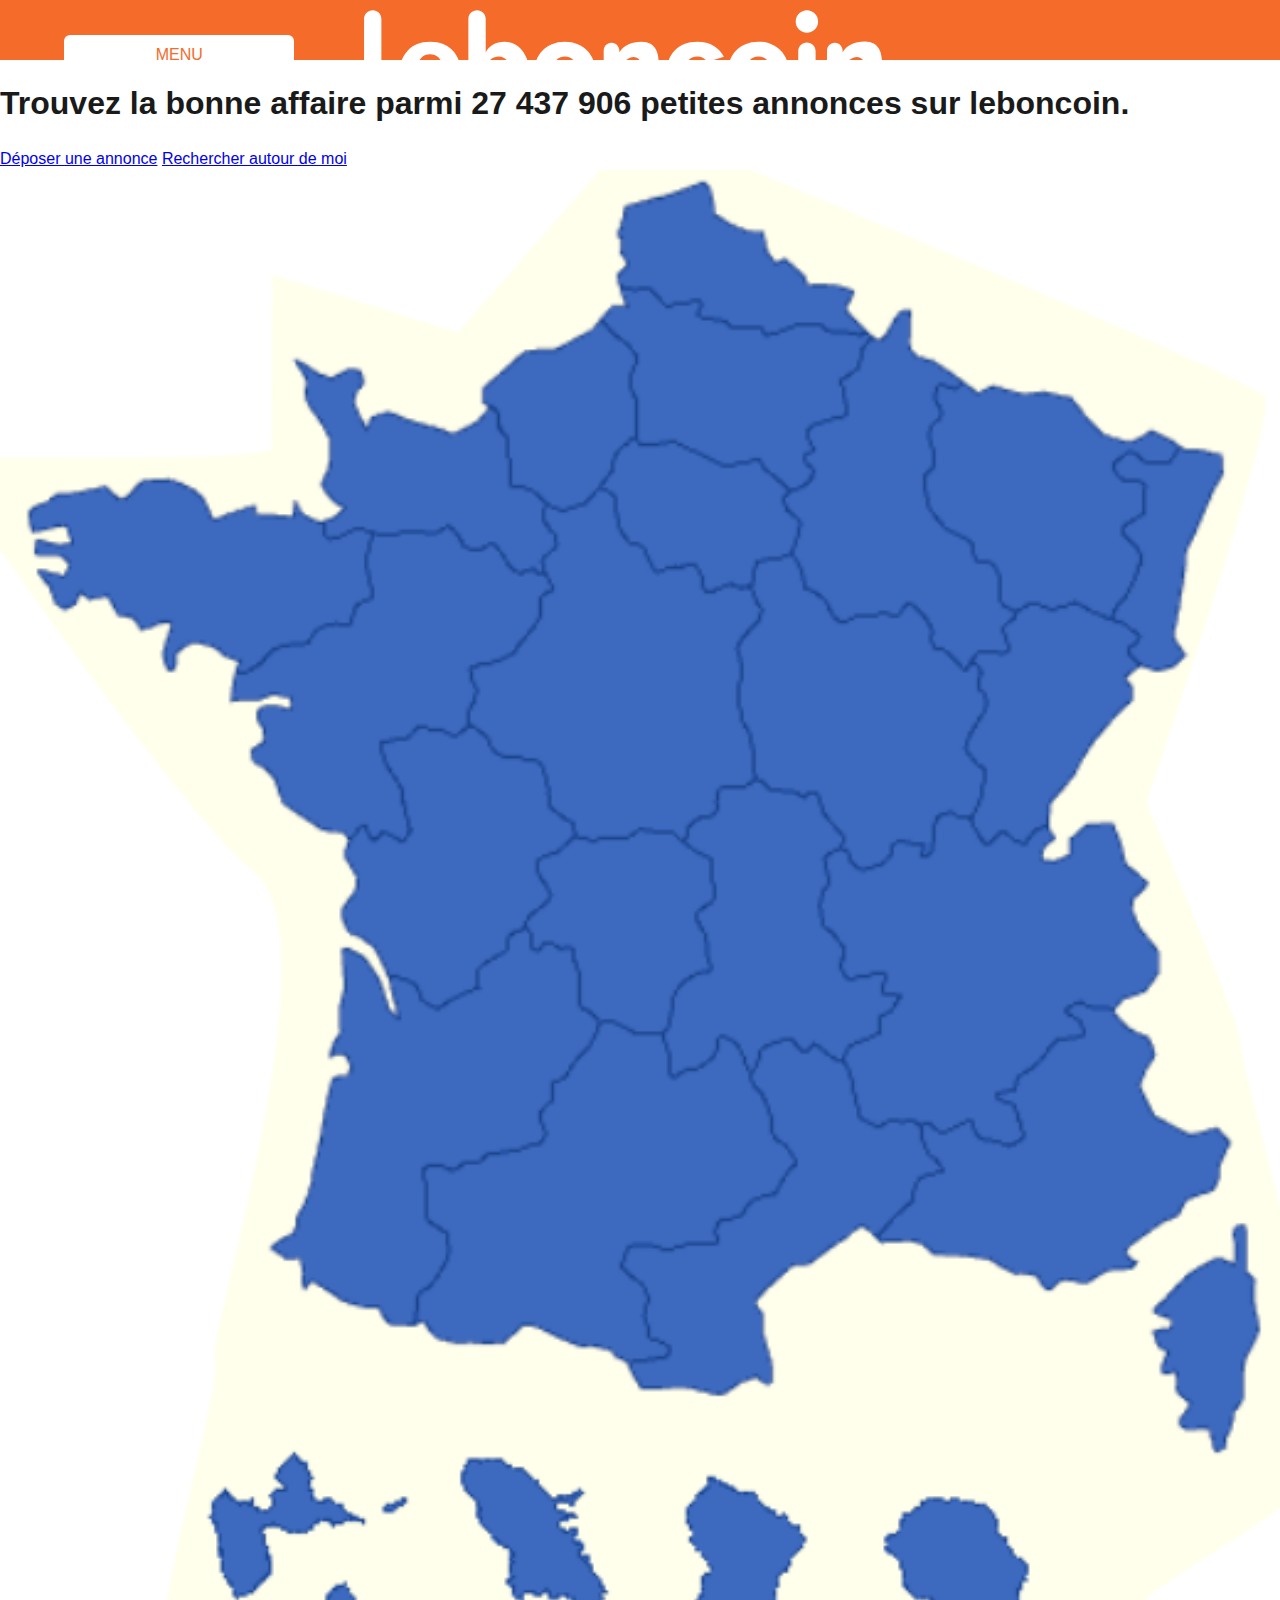
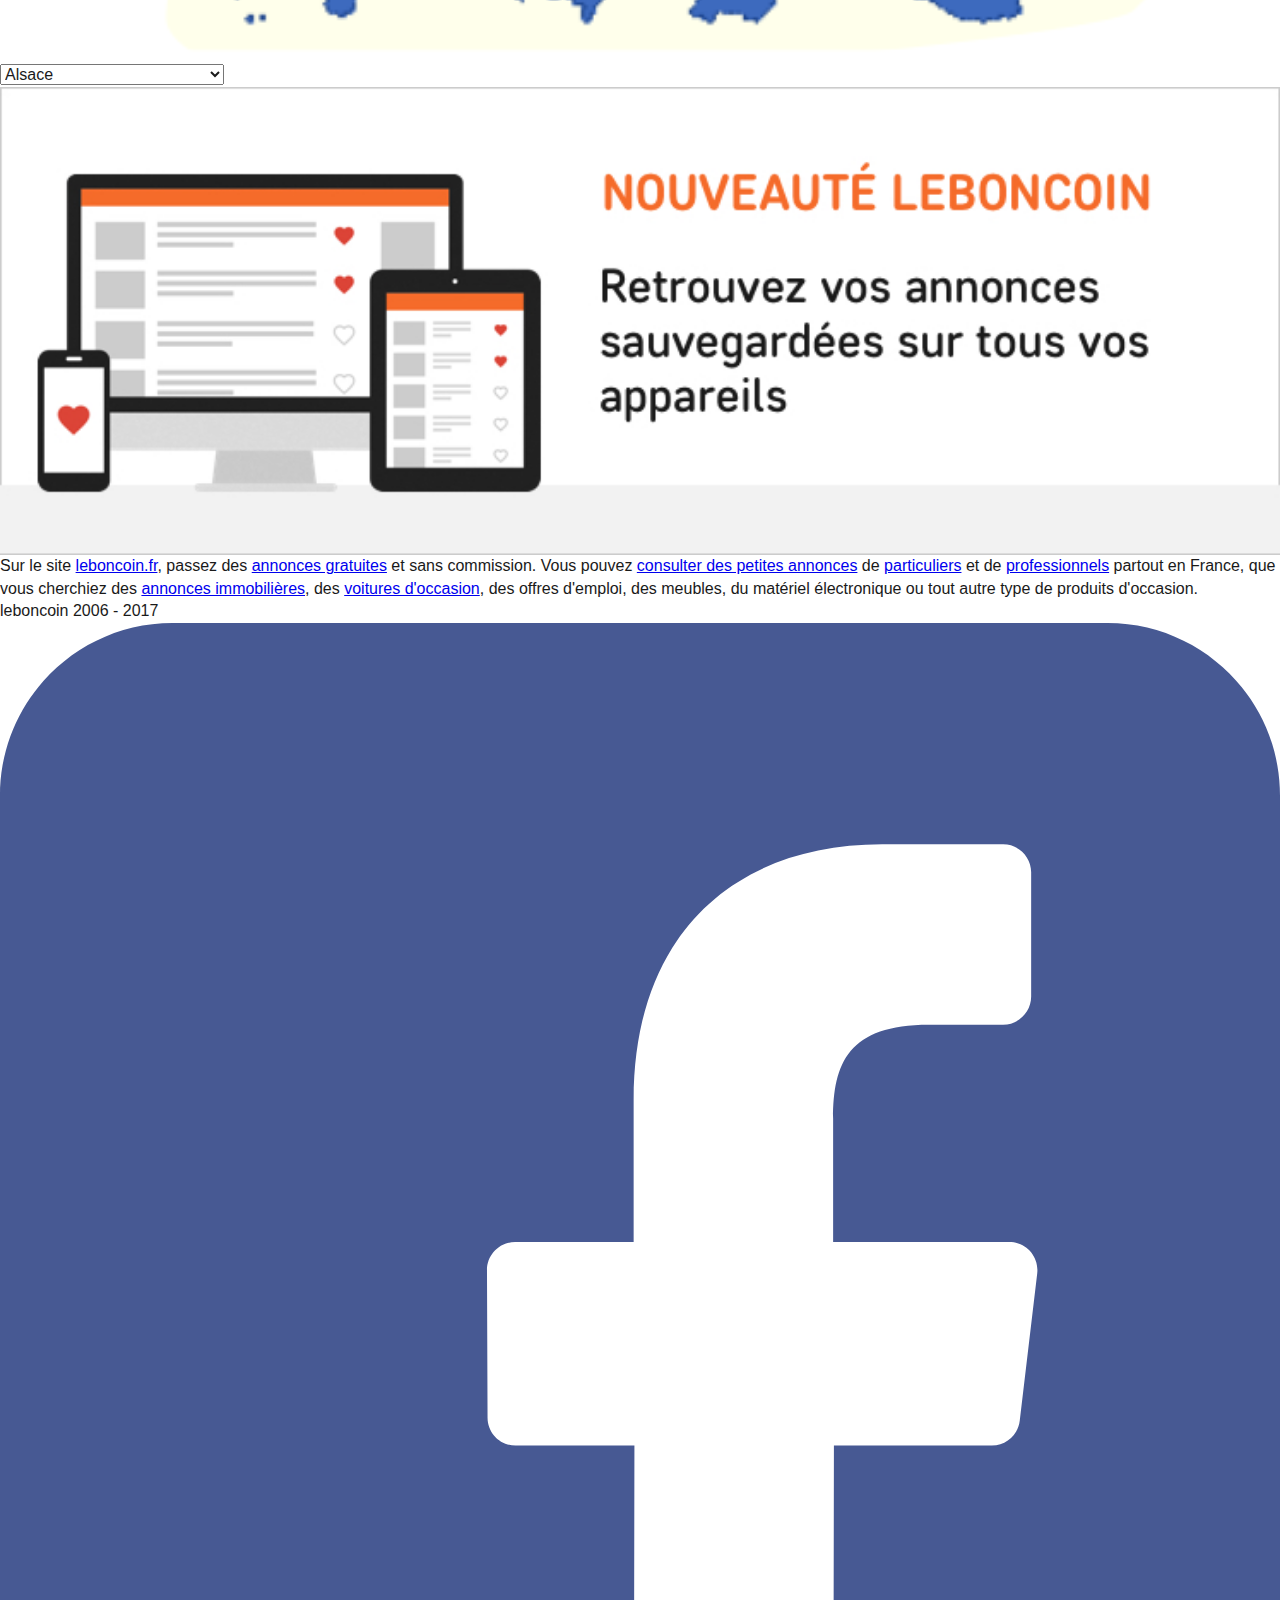
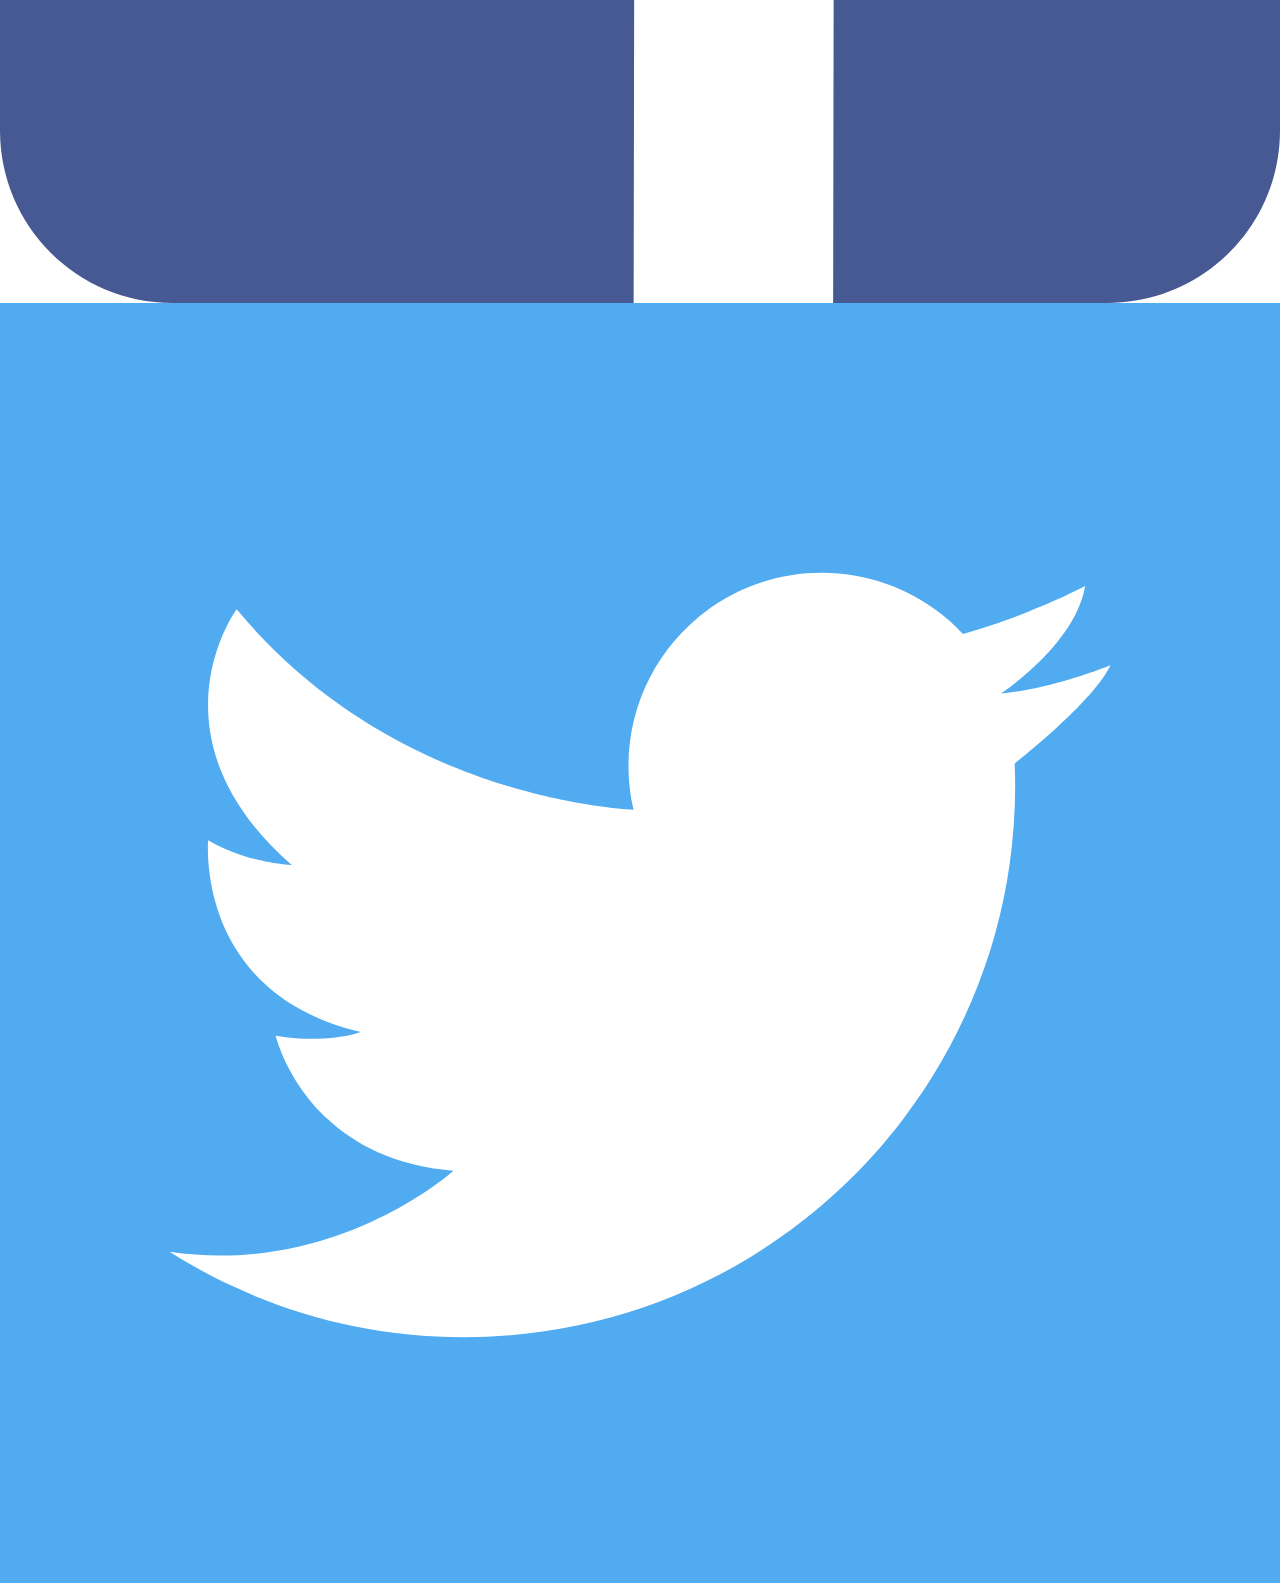
==== index.html @ 19fc4fbd "header styled for page index mobile" ====
<!doctype html>
<html class="no-js" lang="">
    <head>
        <meta charset="utf-8">
        <meta http-equiv="x-ua-compatible" content="ie=edge">
        <title>leboncoin</title>
        <meta name="description" content="">
        <meta name="viewport" content="width=device-width, initial-scale=1">

        <link rel="apple-touch-icon" href="apple-touch-icon.png">
        <!-- Place favicon.ico in the root directory -->
        <link rel="shortcut icon" href="favicon.png">
        <link rel="stylesheet" href="css/normalize.css">
        <link rel="stylesheet" href="css/main.css">
        <script src="js/vendor/modernizr-2.8.3.min.js"></script>
    </head>
    <body>
        <!--[if lt IE 8]>
            <p class="browserupgrade">You are using an <strong>outdated</strong> browser. Please <a href="http://browsehappy.com/">upgrade your browser</a> to improve your experience.</p>
        <![endif]-->

        <!-- Add your site or application content here -->

        <!-- header  -->
        <header>

          <nav>

            <div class="navleft">
              <div class="mobile">
                <p>menu</p>
                <div class="down">
                  <a href="index.html">accueil</a>
                  <a href="annonce.html">déposer une annonce</a>
                  <a href="offres.html">offres</a>
                </div>
              </div>

              <figure>
                  <img src="img/logo.svg" alt="leboncoin image">
              </figure>

              <ul>
                <li><a href="index.html">accueil</a></li>
                <li><a href="annonce.html">déposer une annonce</a></li>
                <li><a href="offres.html">offres</a></li>
                <li><a href="#">demandes</a></li>
                <li><a href="#">mes annonces</a></li>
                <li><a href="#">boutiques</a></li>
              </ul>
            </div>

            <aside>
              <a href="#">Se connecter</a>
            </aside>

          </nav>

        </header>

        <!-- container -->
        <div class="container">

          <section class="sectionleft">
            <h1>Trouvez la bonne affaire parmi <span>27 437 906 petites annonces</span> sur leboncoin.</h1>
            <a href="annonce.html">Déposer une annonce</a>
            <a href="#">Rechercher autour de moi</a>

            <article class="pub">
              <h2>L'actualité leboncoin</h2>
              <figure>
                <img src="img/img2.jpg" alt="pub image">
              </figure>
            </article>
          </section>

          <div class="mapfrance">
            <figure>
              <img src="img/france.png" alt="france image">
            </figure>
          </div>

          <div class="regions">
            <select name="regions">
              <option>Alsace</option>
              <option>Aquitaine</option>
              <option>Auvergne</option>
              <option>Basse-Normandie</option>
              <option>Bourgogne</option>
              <option>Bretagne</option>
              <option>Centre</option>
              <option>Champagne-Ardenne</option>
              <option>Corse</option>
              <option>Franche-Comté</option>
              <option>Haute-Normandie</option>
              <option>Ile-de-France</option>
              <option>Languedoc-Roussillon</option>
              <option>Limousin</option>
              <option>Lorraine</option>
              <option>Midi-Pyrénées</option>
              <option>Nord-Pas-de-Calais</option>
              <option>Pays de la Loire</option>
              <option>Picardie</option>
              <option>Poitou-Charentes</option>
              <option>Provence-Alpes-Côte d'Azur</option>
              <option>Rhône-Alpes</option>
              <option>Guadeloupe</option>
              <option>Martinique</option>
              <option>Guyane</option>
              <option>Réunion</option>
            </select>

            <figure>
              <img src="img/tes.jpg" alt="pub mobile img">
            </figure>

          </div>

          <ul>
            <li><a href="#">Alsace</a></li>
            <li><a href="#">Aquitaine</a></li>
            <li><a href="#">Auvergne</a></li>
            <li><a href="#">Basse-Normandie</a></li>
            <li><a href="#">Bourgogne</a></li>
            <li><a href="#">Bretagne</a></li>
            <li><a href="#">Centre</a></li>
            <li><a href="#">Champagne-Ardenne</a></li>
            <li><a href="#">Corse</a></li>
            <li><a href="#">Franche-Comté</a></li>
            <li><a href="#">Haute-Normandie</a></li>
            <li><a href="#">Ile-de-France</a></li>
            <li><a href="#">Languedoc-Roussillon</a></li>
            <li><a href="#">Limousin</a></li>
            <li><a href="#">Lorraine</a></li>
            <li><a href="#">Midi-Pyrénées</a></li>
            <li><a href="#">Nord-Pas-de-Calais</a></li>
            <li><a href="#">Pays de la Loire</a></li>
            <li><a href="#">Picardie</a></li>
            <li><a href="#">Poitou-Charentes</a></li>
            <li><a href="#">Provence-Alpes-Côte d'Azur</a></li>
            <li><a href="#">Rhône-Alpes</a></li>
            <li><a href="#">Guadeloupe</a></li>
            <li><a href="#">Martinique</a></li>
            <li><a href="#">Guyane</a></li>
            <li><a href="#">Réunion</a></li>
          </ul>

          <div class="parag">
            <p>Sur le site <a href="index.html">leboncoin.fr</a>, passez des <a href="annonce.html">annonces gratuites</a> et sans commission. Vous pouvez <a href="#">consulter des petites annonces</a> de <a href="#">particuliers</a> et de <a href="#">professionnels</a> partout en France, que vous cherchiez des <a href="#">annonces immobilières</a>, des <a href="#">voitures d'occasion</a>, des offres d'emploi, des meubles, du matériel électronique ou tout autre type de produits d'occasion.</p>
          </div>

        </div>

        <footer>

          <section class="end1">

            <ul>
              <!-- list emploi -->
              <li class="title"><h3>emploi</h3></li>
              <li>Offres d'emploi</li>

              <!-- list vehicules -->
              <li class="title"><h3>vehicules</h3></li>
              <li>Voitures</li>
              <li>Motos</li>
              <li>Caravaning</li>
              <li>Utilitaires</li>
              <li>Equipement Auto</li>
              <li>Equipement Moto</li>
              <li>Equipement Caravaning</li>
              <li>Nautisme</li>
              <li>Equipement Nautisme</li>

              <!-- list immobilier  -->
              <li class="title"><h3>immobilier</h3></li>
              <li>Ventes immobilières</li>
              <li>Locations</li>
              <li>Colocations</li>
              <li>Bureaux & Commerces</li>
            </ul>

            <ul>
              <!-- list vacances -->
              <li class="title"><h3>vacances</h3></li>
              <li>Locations & Gîtes</li>
              <li>Chambres d'hôtes</li>
              <li>Campings</li>
              <li>Hôtels</li>
              <li>Hébergements insolites</li>

              <!-- list maison -->
              <li class="title"><h3>maison</h3></li>
              <li>Ameublement</li>
              <li>Electroménager</li>
              <li>Arts de la table</li>
              <li>Décoration</li>
              <li>Linge de maison</li>
              <li>Bricolage</li>
              <li>Jardinage</li>
              <li>Vêtements</li>
              <li>Chaussures</li>
              <li>Accessoires & Bagagerie</li>
              <li>Montres & Bijoux</li>
              <li>Equipement bébé</li>
              <li>Vêtements bébé</li>
            </ul>

            <ul>
              <!-- list multimedia -->
              <li class="title"><h3>multimedia</h3></li>
              <li>Informatique</li>
              <li>Consoles & Jeux vidéo</li>
              <li>Image & Son</li>
              <li>Téléphone</li>

              <!-- list loisirs -->
              <li class="title"><h3>loisirs</h3></li>
              <li>DVD / Films</li>
              <li>CD / Musique</li>
              <li>Livres</li>
              <li>Animaux</li>
              <li>Vélos</li>
              <li>Sports & Hobbies</li>
              <li>Instruments de musique</li>
              <li>Collection</li>
              <li>Jeux & Jouets</li>
              <li>Vins & Gastronomie</li>
            </ul>

            <ul>
              <!-- materiel professionnel -->
              <li class="title"><h3>materiel professionnel</h3></li>
              <li>Matériel Agricole</li>
              <li>Transport - Manutention</li>
              <li>BTP - Chantier Gros-oeuvre</li>
              <li>Outillage - Matériaux 2nd-oeuvre</li>
              <li>Équipements Industriels</li>
              <li>Restauration - Hôtellerie</li>
              <li>Fournitures de Bureau</li>
              <li>Commerces & Marchés</li>
              <li>Matériel Médical </li>

              <!-- list services -->
              <li class="title"><h3>services</h3></li>
              <li>Prestations de services</li>
              <li>Billetterie</li>
              <li>Evénements</li>
              <li>Cours particuliers</li>
              <li>Covoiturage</li>

              <!-- list autres -->
              <li class="title"><h3>autres</h3></li>
              <li>autres</li>
            </ul>

          </section>

          <section class="end2">

            <ul>
              <!-- list a propos -->
              <li class="title"><h3>À propos du boncoin</h3></li>
              <li>Qui sommes-nous ?</li>
              <li>Nous rejoindre</li>
              <li>Impact environnemental</li>
              <li>Nos applications</li>

              <!-- list nos application -->
              <li class="title">nos applications</li>
              <li><img src="img/app.png" alt="apple image"><img src="img/google.png" alt="android img"></li>
            </ul>

            <ul>
              <!-- list informations -->
              <li class="title"><h3>Informations légales</h3></li>
              <li>Conditions générales d'utilisation</li>
              <li>Règles de diffusion</li>
              <li>Conditions Générales de Vente</li>
              <li>Vie privée et cookies</li>
              <li>Vos droits et obligations</li>
            </ul>

            <ul>
              <!-- list professionnels -->
              <li class="title"><h3>Professionnels</h3></li>
              <li>Publicité</li>
              <li>Professionnels de l'immobilier</li>
              <li>Vos recrutements</li>
              <li>Toutes nos solutions pros</li>
            </ul>

            <ul>
              <!-- list des questions -->
              <li class="title"><h3>des questions ?</h3></li>
              <li>Aide</li>
              <li>Nous contacter</li>

              <!-- list pays -->
              <li class="title">Vous êtes à l'étranger ?</li>
              <li><select name="pays">
                    <option value="france">France</option>
                    <option value="espagne">Espagne</option>
                    <option value="portugal">Portugal</option>
                  </select>
              </li>
            </ul>

            <p class="partenaires">Partenaires : <a href="#">Younited Credit</a> - <a href="#">Kudoz</a> - <a href="#">Agriaffaires</a> - <a href="#">MachineryZone</a> - <a href="#">leDénicheur</a> - <a href="#">Swipsi</a></p>

            <div class="last">
              <p>leboncoin 2006 - 2017</p>

              <div class="lastlast">
                <p>Retrouvez-nous sur :</p>
                <img src="img/facebook.svg" alt="facebook logo">
                <img src="img/twitter.svg" alt="twitter logo">
              </div>
            </div>

          </section>



        </footer>


        <script src="https://code.jquery.com/jquery-1.12.0.min.js"></script>
        <script>window.jQuery || document.write('<script src="js/vendor/jquery-1.12.0.min.js"><\/script>')</script>
        <script src="js/plugins.js"></script>
        <script src="js/main.js"></script>

        <!-- Google Analytics: change UA-XXXXX-X to be your site's ID. -->
        <script>
            (function(b,o,i,l,e,r){b.GoogleAnalyticsObject=l;b[l]||(b[l]=
            function(){(b[l].q=b[l].q||[]).push(arguments)});b[l].l=+new Date;
            e=o.createElement(i);r=o.getElementsByTagName(i)[0];
            e.src='https://www.google-analytics.com/analytics.js';
            r.parentNode.insertBefore(e,r)}(window,document,'script','ga'));
            ga('create','UA-XXXXX-X','auto');ga('send','pageview');
        </script>
    </body>
</html>
---- css/main.css ----
/*! HTML5 Boilerplate v5.3.0 | MIT License | https://html5boilerplate.com/ */

/*
 * What follows is the result of much research on cross-browser styling.
 * Credit left inline and big thanks to Nicolas Gallagher, Jonathan Neal,
 * Kroc Camen, and the H5BP dev community and team.
 */

/* ==========================================================================
   Base styles: opinionated defaults
   ========================================================================== */

html {
    color: #222;
    font-size: 1em;
    line-height: 1.4;
}

/*
 * Remove text-shadow in selection highlight:
 * https://twitter.com/miketaylr/status/12228805301
 *
 * These selection rule sets have to be separate.
 * Customize the background color to match your design.
 */

::-moz-selection {
    background: #b3d4fc;
    text-shadow: none;
}

::selection {
    background: #b3d4fc;
    text-shadow: none;
}

/*
 * A better looking default horizontal rule
 */

hr {
    display: block;
    height: 1px;
    border: 0;
    border-top: 1px solid #ccc;
    margin: 1em 0;
    padding: 0;
}

/*
 * Remove the gap between audio, canvas, iframes,
 * images, videos and the bottom of their containers:
 * https://github.com/h5bp/html5-boilerplate/issues/440
 */

audio,
canvas,
iframe,
img,
svg,
video {
    vertical-align: middle;
}

/*
 * Remove default fieldset styles.
 */

fieldset {
    border: 0;
    margin: 0;
    padding: 0;
}

/*
 * Allow only vertical resizing of textareas.
 */

textarea {
    resize: vertical;
}

/* ==========================================================================
   Browser Upgrade Prompt
   ========================================================================== */

.browserupgrade {
    margin: 0.2em 0;
    background: #ccc;
    color: #000;
    padding: 0.2em 0;
}

/* ==========================================================================
   Author's custom styles
   ========================================================================== */

    /*#f56b2a*/
    /*#3873bd*/
    /*#666 bar bk*/
    /*#f2f2f2 footer1 bk*/
    /*#474747 footer2 bk*/
    /*font open sans*/
    /*#1a1a1a font color*/
    /*#fafafa color text with bk color*/

    /*GLOBAL*/

    body{
      color: #1a1a1a;
      width: 100%;
      font-family: 'open sans', sans-serif;
    }

    *{
      margin: 0;
    }

    /*COMMUN RULES*/

    .navleft ul, nav aside, .down,
    .pub, .container ul, .end1, .end2 ul,
    .partenaires, .lastlast p{
      display: none;
    }

    .navleft{
      display: flex;
    }

    figure, img{
      width: 100%;
      margin: 0;
    }

    /*header*/

    header{
      background: #f56b2a;
      height: 60px;
    }

    header figure{
      width: 45%;
    }

    .navleft{
      width: 90%;
      margin: auto;
      padding: 10px;
      align-items: center;
    }

    .mobile{
      width: 20%;
      background: white;
      border-radius: 6px;
      margin-right: 6%;
    }

    .mobile p{
      text-align: center;
      text-transform: uppercase;
      color: #f56b2a;
      padding: 9px 6px;
    }

    .mobile:hover .down{
      display: flex;
      flex-direction: column;
    }

    .down{
      position: absolute;
    }








/* ==========================================================================
   Helper classes
   ========================================================================== */

/*
 * Hide visually and from screen readers
 */

.hidden {
    display: none !important;
}

/*
 * Hide only visually, but have it available for screen readers:
 * http://snook.ca/archives/html_and_css/hiding-content-for-accessibility
 */

.visuallyhidden {
    border: 0;
    clip: rect(0 0 0 0);
    height: 1px;
    margin: -1px;
    overflow: hidden;
    padding: 0;
    position: absolute;
    width: 1px;
}

/*
 * Extends the .visuallyhidden class to allow the element
 * to be focusable when navigated to via the keyboard:
 * https://www.drupal.org/node/897638
 */

.visuallyhidden.focusable:active,
.visuallyhidden.focusable:focus {
    clip: auto;
    height: auto;
    margin: 0;
    overflow: visible;
    position: static;
    width: auto;
}

/*
 * Hide visually and from screen readers, but maintain layout
 */

.invisible {
    visibility: hidden;
}

/*
 * Clearfix: contain floats
 *
 * For modern browsers
 * 1. The space content is one way to avoid an Opera bug when the
 *    `contenteditable` attribute is included anywhere else in the document.
 *    Otherwise it causes space to appear at the top and bottom of elements
 *    that receive the `clearfix` class.
 * 2. The use of `table` rather than `block` is only necessary if using
 *    `:before` to contain the top-margins of child elements.
 */

.clearfix:before,
.clearfix:after {
    content: " "; /* 1 */
    display: table; /* 2 */
}

.clearfix:after {
    clear: both;
}

/* ==========================================================================
   EXAMPLE Media Queries for Responsive Design.
   These examples override the primary ('mobile first') styles.
   Modify as content requires.
   ========================================================================== */

@media only screen and (min-width: 35em) {
    /* Style adjustments for viewports that meet the condition */
}

@media print,
       (-webkit-min-device-pixel-ratio: 1.25),
       (min-resolution: 1.25dppx),
       (min-resolution: 120dpi) {
    /* Style adjustments for high resolution devices */
}

/* ==========================================================================
   Print styles.
   Inlined to avoid the additional HTTP request:
   http://www.phpied.com/delay-loading-your-print-css/
   ========================================================================== */

@media print {
    *,
    *:before,
    *:after,
    *:first-letter,
    *:first-line {
        background: transparent !important;
        color: #000 !important; /* Black prints faster:
                                   http://www.sanbeiji.com/archives/953 */
        box-shadow: none !important;
        text-shadow: none !important;
    }

    a,
    a:visited {
        text-decoration: underline;
    }

    a[href]:after {
        content: " (" attr(href) ")";
    }

    abbr[title]:after {
        content: " (" attr(title) ")";
    }

    /*
     * Don't show links that are fragment identifiers,
     * or use the `javascript:` pseudo protocol
     */

    a[href^="#"]:after,
    a[href^="javascript:"]:after {
        content: "";
    }

    pre,
    blockquote {
        border: 1px solid #999;
        page-break-inside: avoid;
    }

    /*
     * Printing Tables:
     * http://css-discuss.incutio.com/wiki/Printing_Tables
     */

    thead {
        display: table-header-group;
    }

    tr,
    img {
        page-break-inside: avoid;
    }

    img {
        max-width: 100% !important;
    }

    p,
    h2,
    h3 {
        orphans: 3;
        widows: 3;
    }

    h2,
    h3 {
        page-break-after: avoid;
    }
}
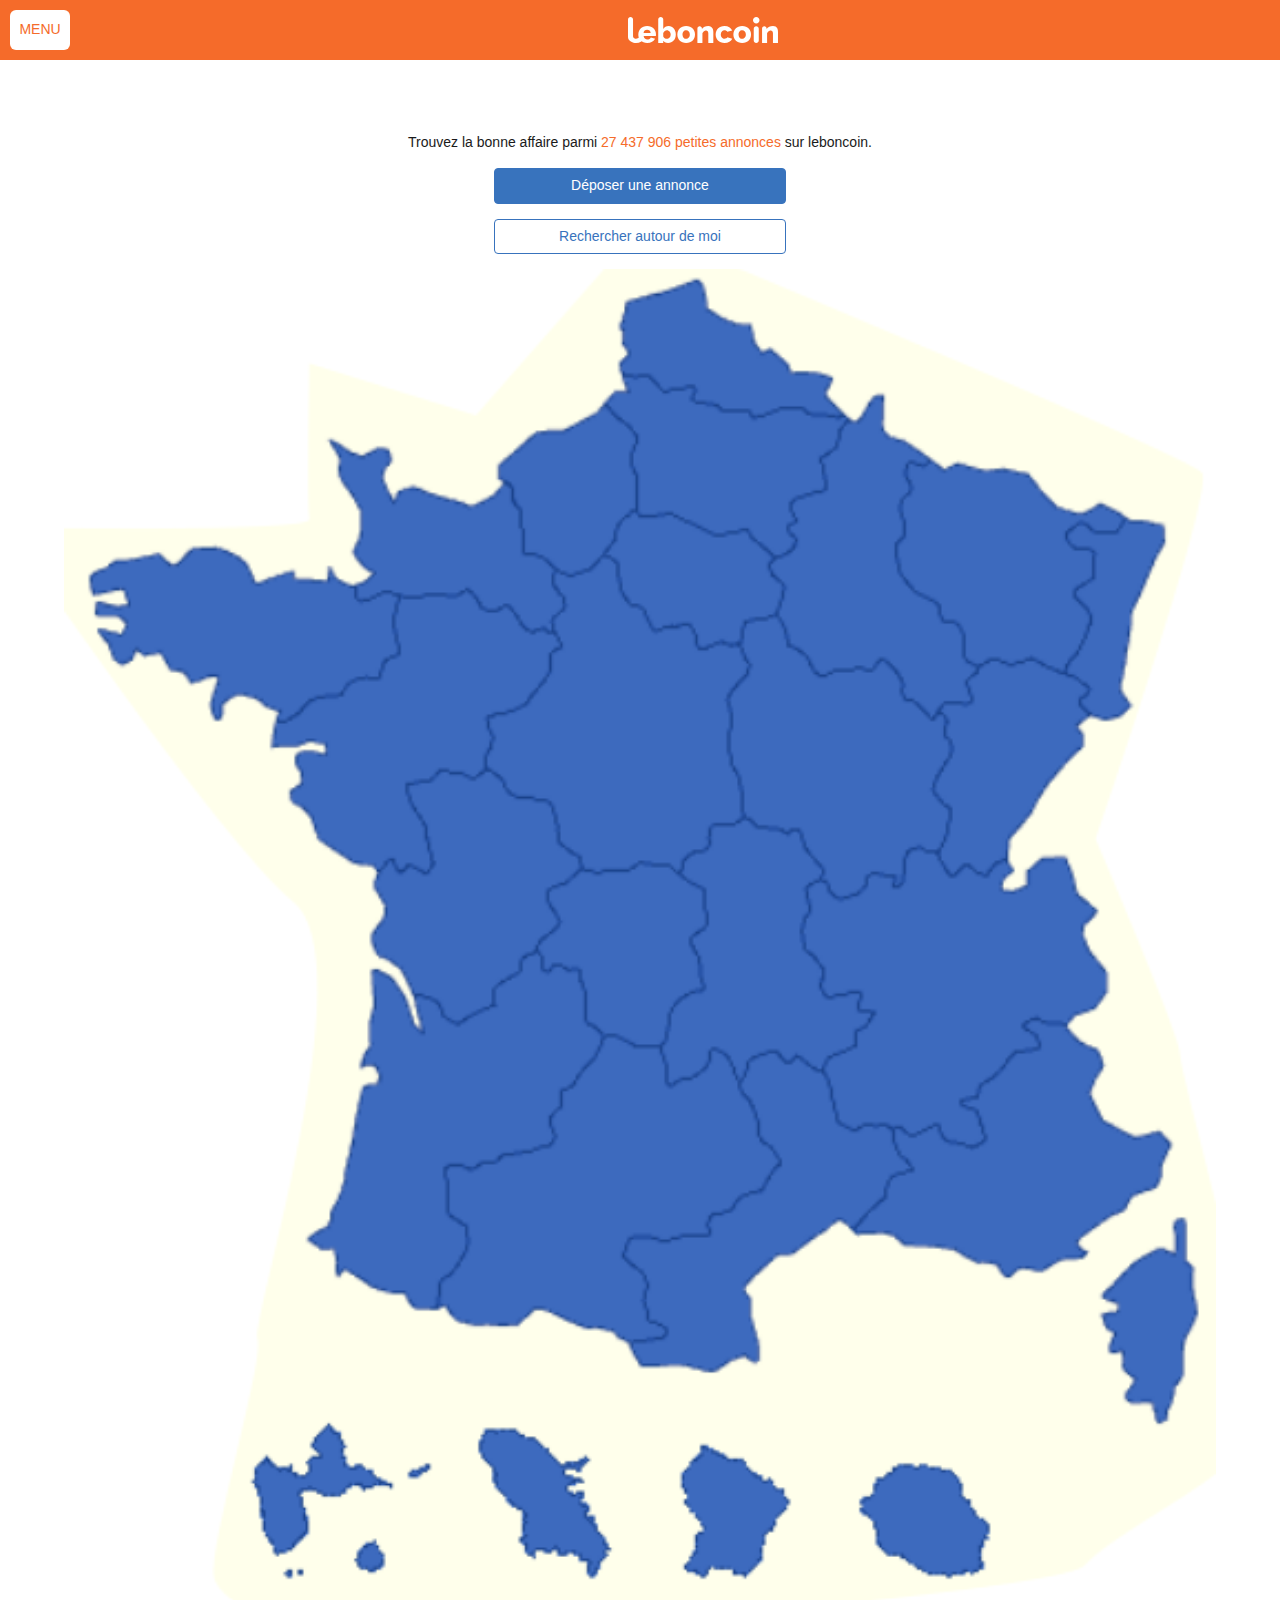
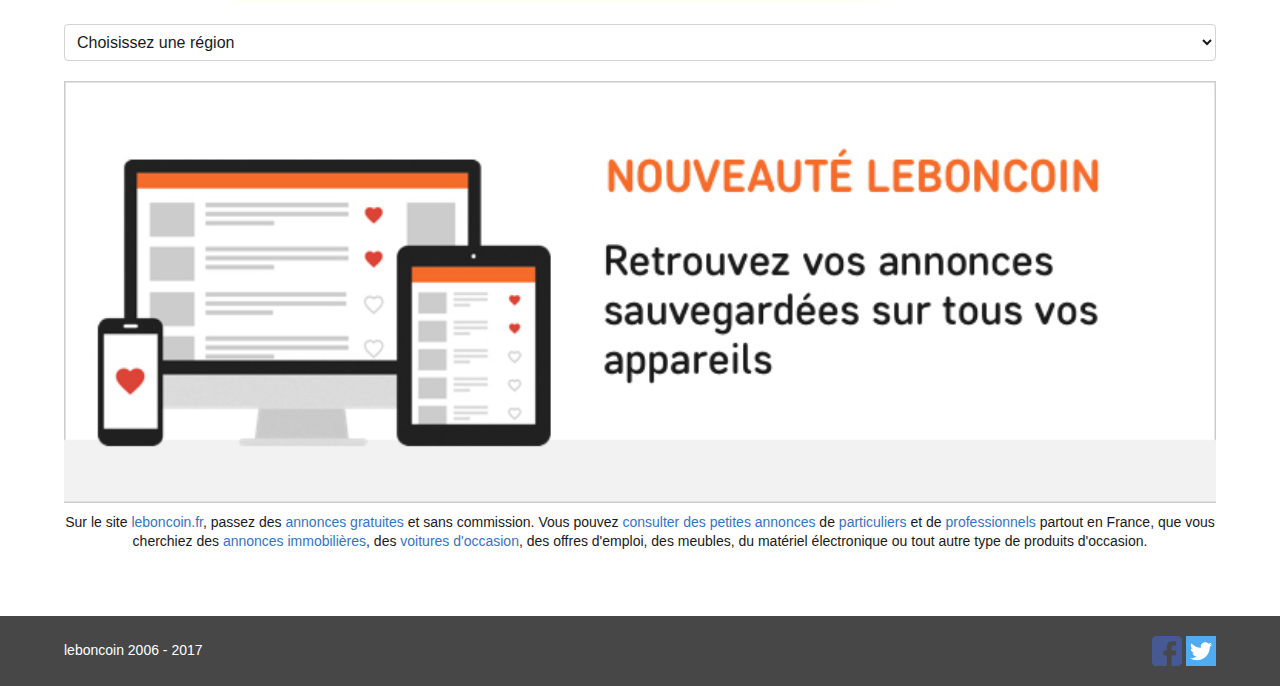
==== commit 7f03e63b: "all index page styled for mobile" ====
--- a/index.html
+++ b/index.html
@@ -82,6 +82,7 @@
 
           <div class="regions">
             <select name="regions">
+              <option>Choisissez une région</option>
               <option>Alsace</option>
               <option>Aquitaine</option>
               <option>Auvergne</option>
--- a/css/main.css
+++ b/css/main.css
@@ -116,6 +116,11 @@
       margin: 0;
     }
 
+    a{
+      color: inherit;
+      text-decoration: none;
+    }
+
     /*COMMUN RULES*/
 
     .navleft ul, nav aside, .down,
@@ -124,7 +129,7 @@
       display: none;
     }
 
-    .navleft{
+    .navleft, .sectionleft{
       display: flex;
     }
 
@@ -141,28 +146,29 @@
     }
 
     header figure{
-      width: 45%;
+      width: 150px;
     }
 
     .navleft{
-      width: 90%;
-      margin: auto;
+      width: 60%;
       padding: 10px;
       align-items: center;
+      justify-content: space-between;
     }
 
     .mobile{
-      width: 20%;
+      width: 60px;
       background: white;
       border-radius: 6px;
-      margin-right: 6%;
+      margin-right: 10%;
     }
 
     .mobile p{
       text-align: center;
       text-transform: uppercase;
       color: #f56b2a;
-      padding: 9px 6px;
+      padding: 10px 7px;
+      font-size: 14px;
     }
 
     .mobile:hover .down{
@@ -170,10 +176,97 @@
       flex-direction: column;
     }
 
+    /*dropdown apres*/
     .down{
       position: absolute;
     }
 
+    .container{
+      padding: 5%;
+    }
+
+    .sectionleft{
+      flex-direction: column;
+      justify-content: center;
+      align-items: center;
+    }
+
+    .sectionleft h1{
+      font-size: 14px;
+      font-weight: normal;
+      width: 100%;
+      text-align: center;
+      margin-bottom: 15px;
+    }
+
+    .sectionleft h1 span{
+      color: #f56b2a;
+    }
+
+    .sectionleft a:nth-child(2){
+      background: #3873bd;
+      border: 1px #3873bd solid;
+      color: white;
+    }
+
+    .sectionleft a:nth-child(3){
+      border: 1px #3873bd solid;
+      color: #3873bd;
+    }
+
+    .sectionleft a{
+      padding: 7px 20px;
+      width: 250px;
+      font-size: 14px;
+      text-align: center;
+      border-radius: 4px;
+      margin-bottom: 15px;
+    }
+
+    .regions select{
+      width: 100%;
+      margin: 10px auto;
+      padding: 8px;
+      background: white;
+      border: 1px lightgrey solid;
+      border-radius: 4px;
+    }
+
+    .regions figure{
+      margin: 10px auto;
+    }
+
+    .parag{
+      text-align: center;
+      font-size: 14px;
+    }
+
+    .parag a{
+      color: #3873bd;
+    }
+
+    .parag a:hover{
+      text-decoration: underline;
+    }
+
+    .end2{
+      background: #474747;
+      color: white;
+    }
+
+    .last{
+      display: flex;
+      width: 90%;
+      margin: auto;
+      font-size: 14px;
+      justify-content: space-between;
+      align-items: center;
+    }
+
+    .lastlast img{
+      width: 30px;
+      height: 70px;
+    }
 
 
 
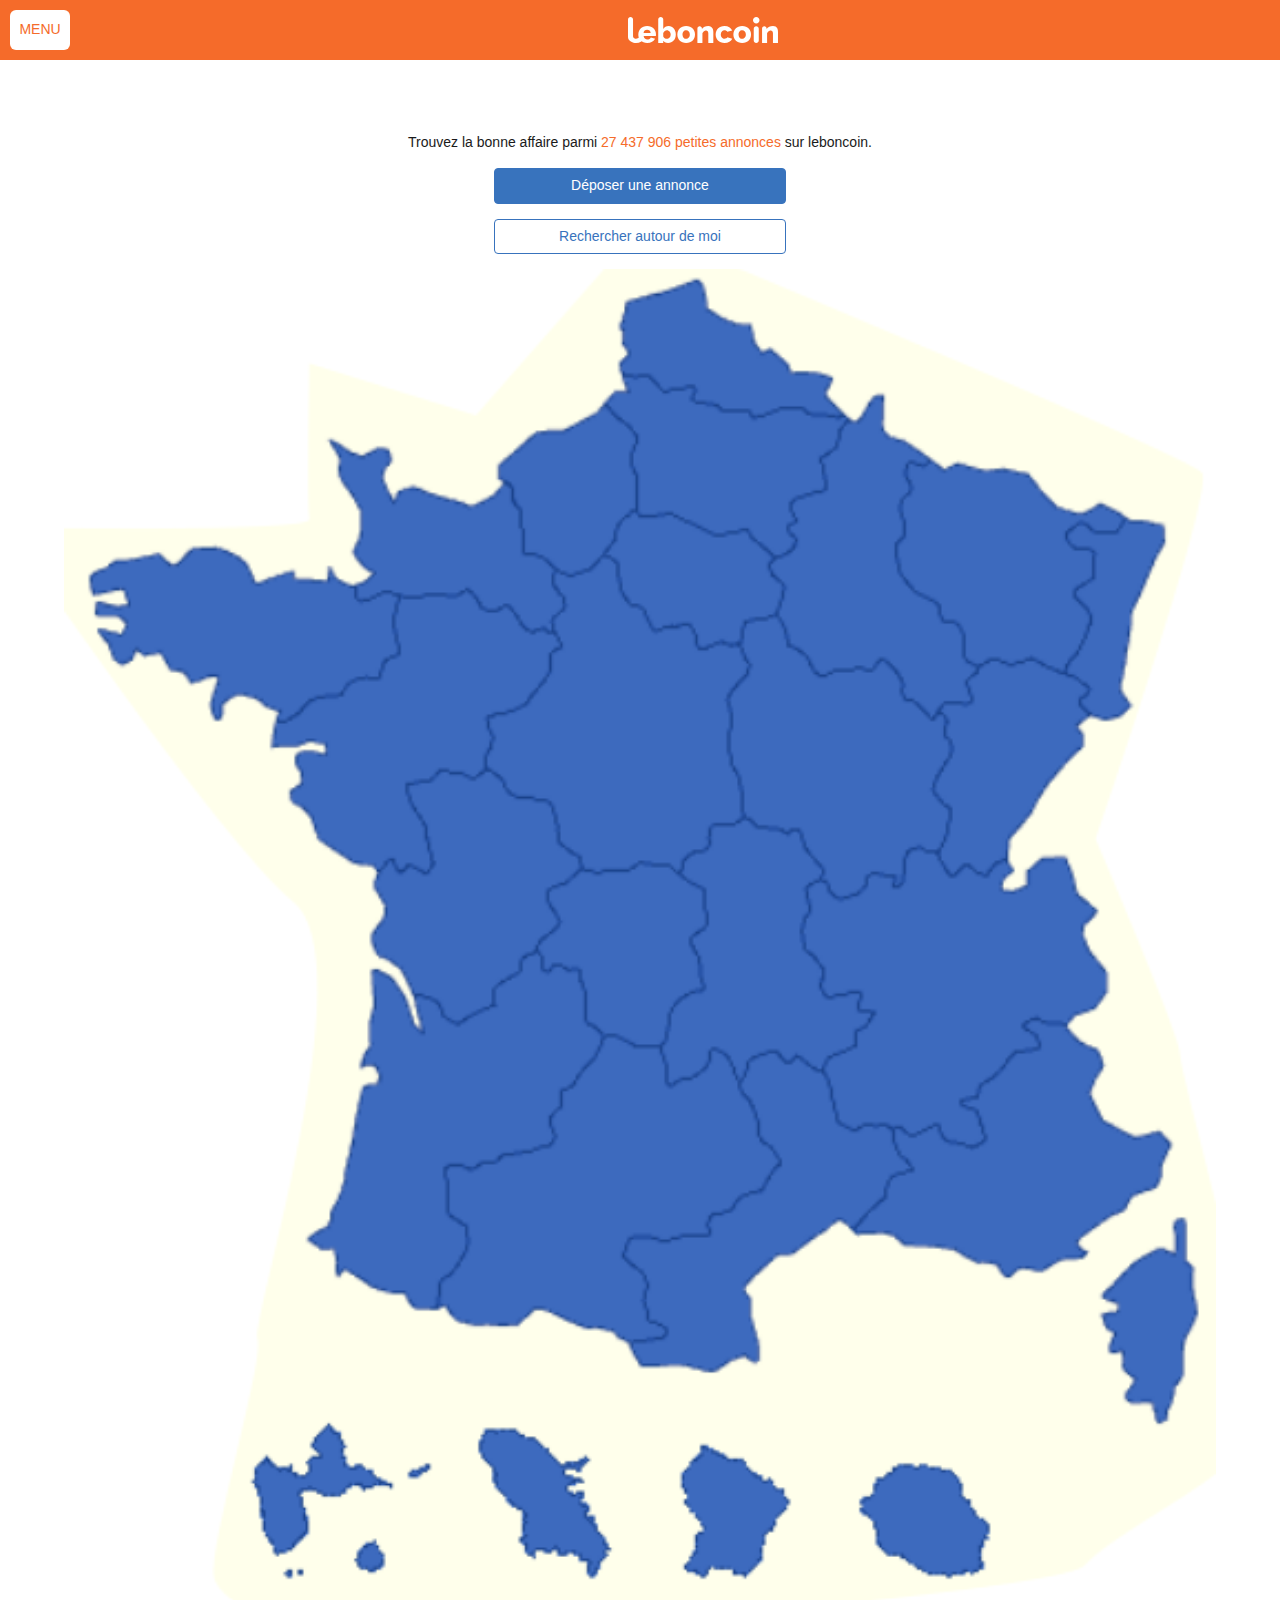
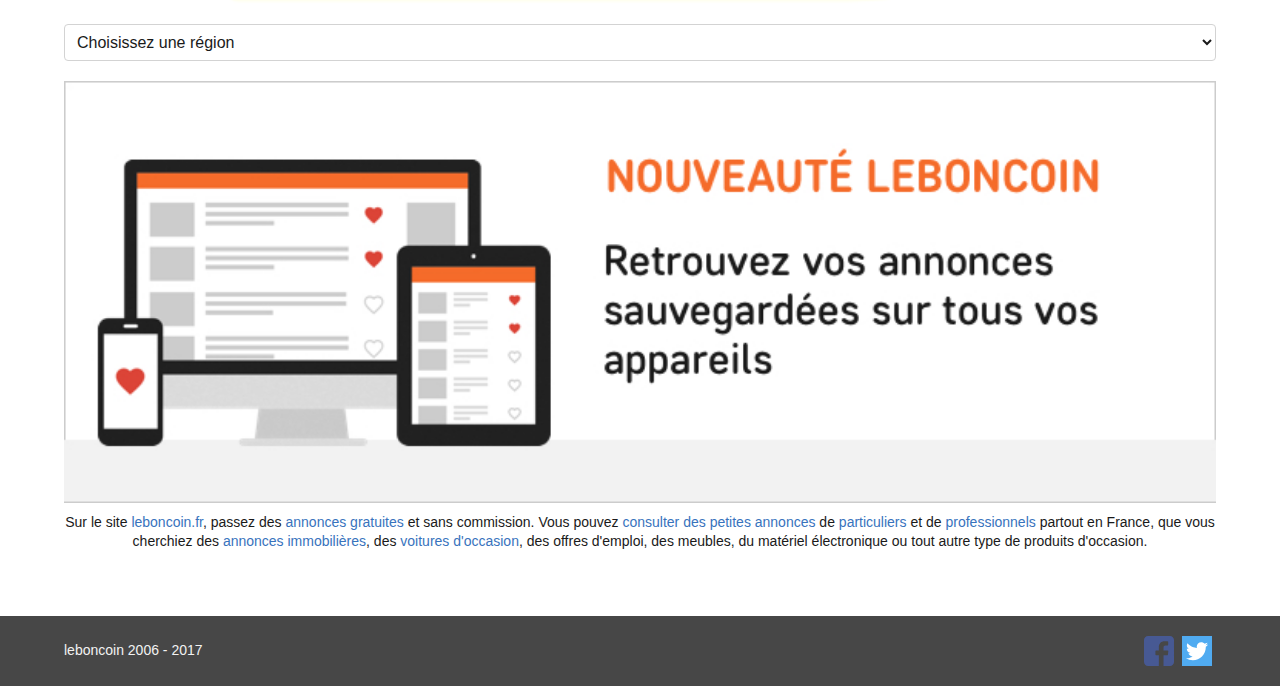
==== commit 394d0328: "change a menu hover" ====
--- a/index.html
+++ b/index.html
@@ -63,8 +63,14 @@
 
           <section class="sectionleft">
             <h1>Trouvez la bonne affaire parmi <span>27 437 906 petites annonces</span> sur leboncoin.</h1>
-            <a href="annonce.html">Déposer une annonce</a>
-            <a href="#">Rechercher autour de moi</a>
+
+            <div class="link1">
+              <a href="annonce.html">Déposer une annonce</a>
+            </div>
+
+            <div class="link2">
+              <a href="#">Rechercher autour de moi</a>
+            </div>
 
             <article class="pub">
               <h2>L'actualité leboncoin</h2>
--- a/css/main.css
+++ b/css/main.css
@@ -161,6 +161,7 @@
       background: white;
       border-radius: 6px;
       margin-right: 10%;
+      cursor: pointer;
     }
 
     .mobile p{
@@ -171,9 +172,17 @@
       font-size: 14px;
     }
 
-    .mobile:hover .down{
+    /*.mobile:hover .down{
       display: flex;
       flex-direction: column;
+    }*/
+
+    .mobile p:hover{
+      color: #3873bd;
+    }
+
+    .mobile:hover{
+      background: #f2f2f2;
     }
 
     /*dropdown apres*/
@@ -203,24 +212,34 @@
       color: #f56b2a;
     }
 
-    .sectionleft a:nth-child(2){
+    .link1, .link2{
+      padding: 7px 20px;
+      width: 250px;
+      border-radius: 4px;
+      margin-bottom: 15px;
+      text-align: center;
+      font-size: 14px;
+    }
+
+    .link1{
       background: #3873bd;
       border: 1px #3873bd solid;
       color: white;
     }
 
-    .sectionleft a:nth-child(3){
+    .link1:hover{
+      background: #4185d8;
+      cursor: pointer;
+    }
+
+    .link2{
       border: 1px #3873bd solid;
       color: #3873bd;
     }
 
-    .sectionleft a{
-      padding: 7px 20px;
-      width: 250px;
-      font-size: 14px;
-      text-align: center;
-      border-radius: 4px;
-      margin-bottom: 15px;
+    .link2:hover{
+      background: #f2f2f2;
+      cursor: pointer;
     }
 
     .regions select{
@@ -261,11 +280,13 @@
       font-size: 14px;
       justify-content: space-between;
       align-items: center;
+      color: #f2f2f2;
     }
 
     .lastlast img{
       width: 30px;
       height: 70px;
+      margin-right: 4px;
     }
 
 
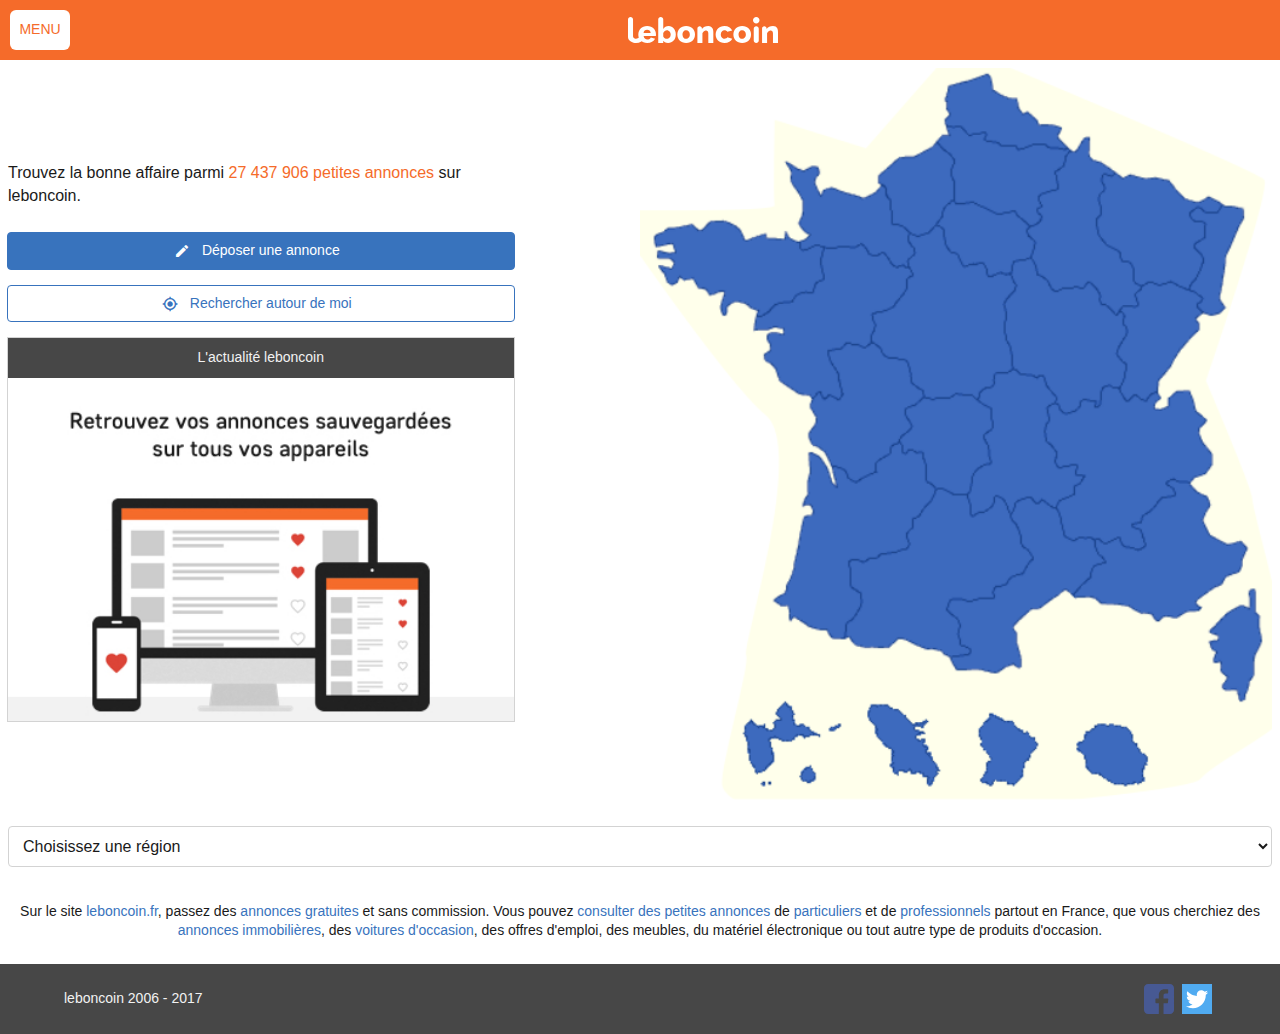
==== commit 97c5848d: "page index styled for tablet" ====
--- a/index.html
+++ b/index.html
@@ -6,7 +6,7 @@
         <title>leboncoin</title>
         <meta name="description" content="">
         <meta name="viewport" content="width=device-width, initial-scale=1">
-
+        <link href="https://fonts.googleapis.com/icon?family=Material+Icons" rel="stylesheet">
         <link rel="apple-touch-icon" href="apple-touch-icon.png">
         <!-- Place favicon.ico in the root directory -->
         <link rel="shortcut icon" href="favicon.png">
@@ -65,11 +65,13 @@
             <h1>Trouvez la bonne affaire parmi <span>27 437 906 petites annonces</span> sur leboncoin.</h1>
 
             <div class="link1">
-              <a href="annonce.html">Déposer une annonce</a>
+              <i class="large material-icons">mode_edit</i>
+              <a href="annonce.html"> Déposer une annonce</a>
             </div>
 
             <div class="link2">
-              <a href="#">Rechercher autour de moi</a>
+              <i class="large material-icons">my_location</i>
+              <a href="#"> Rechercher autour de moi</a>
             </div>
 
             <article class="pub">
--- a/css/main.css
+++ b/css/main.css
@@ -125,7 +125,8 @@
 
     .navleft ul, nav aside, .down,
     .pub, .container ul, .end1, .end2 ul,
-    .partenaires, .lastlast p{
+    .partenaires, .lastlast p,
+    .link1 i, .link2 i{
       display: none;
     }
 
@@ -143,6 +144,9 @@
     header{
       background: #f56b2a;
       height: 60px;
+      position: fixed;
+      width: 100%;
+      top: 0px;
     }
 
     header figure{
@@ -186,12 +190,13 @@
     }
 
     /*dropdown apres*/
-    .down{
+    /*.down{
       position: absolute;
-    }
+    }*/
 
     .container{
       padding: 5%;
+      margin-top: 60px;
     }
 
     .sectionleft{
@@ -245,7 +250,7 @@
     .regions select{
       width: 100%;
       margin: 10px auto;
-      padding: 8px;
+      padding: 10px;
       background: white;
       border: 1px lightgrey solid;
       border-radius: 4px;
@@ -287,6 +292,93 @@
       width: 30px;
       height: 70px;
       margin-right: 4px;
+    }
+
+    @media (min-width: 480px) {
+
+      .link1 i, .link2 i,
+      .link1, .link2{
+        display: flex;
+      }
+
+      .link1, .link2{
+        align-items: center;
+        justify-content: center;
+      }
+
+      .link1 i, .link2 i{
+        margin-right: 4px;
+        font-size: 16px;
+      }
+    }
+
+    @media (min-width: 768px) {
+
+      .container{
+        display: flex;
+        flex-wrap: wrap;
+        align-items: flex-start;
+        justify-content: space-between;
+        align-items: center;
+        padding: 8px;
+      }
+
+      .sectionleft h1{
+        text-align: left;
+        font-size: 16px;
+        margin-bottom: 25px;
+      }
+
+      .regions figure{
+        display: none;
+      }
+
+      .regions{
+        width: 100%;
+        margin: 10px auto;
+      }
+
+      .pub{
+        display: flex;
+        flex-direction: column;
+        width: 100%;
+        border: 1px lightgrey solid;
+      }
+
+      .pub h2{
+        text-align: center;
+        background: #474747;
+        color: #f2f2f2;
+        font-size: 14px;
+        font-weight: normal;
+        padding: 10px;
+      }
+
+      .link1, .link2{
+        width: 100%;
+        padding: 0;
+      }
+
+      .link1 a, .link2 a{
+        padding: 8px;
+      }
+
+      .sectionleft{
+        width: 40%;
+      }
+
+      .mapfrance{
+        width: 50%;
+      }
+
+      .parag{
+        margin: 15px auto;
+      }
+    }
+
+    @media (min-width: 972px) {
+
+      
     }
 
 
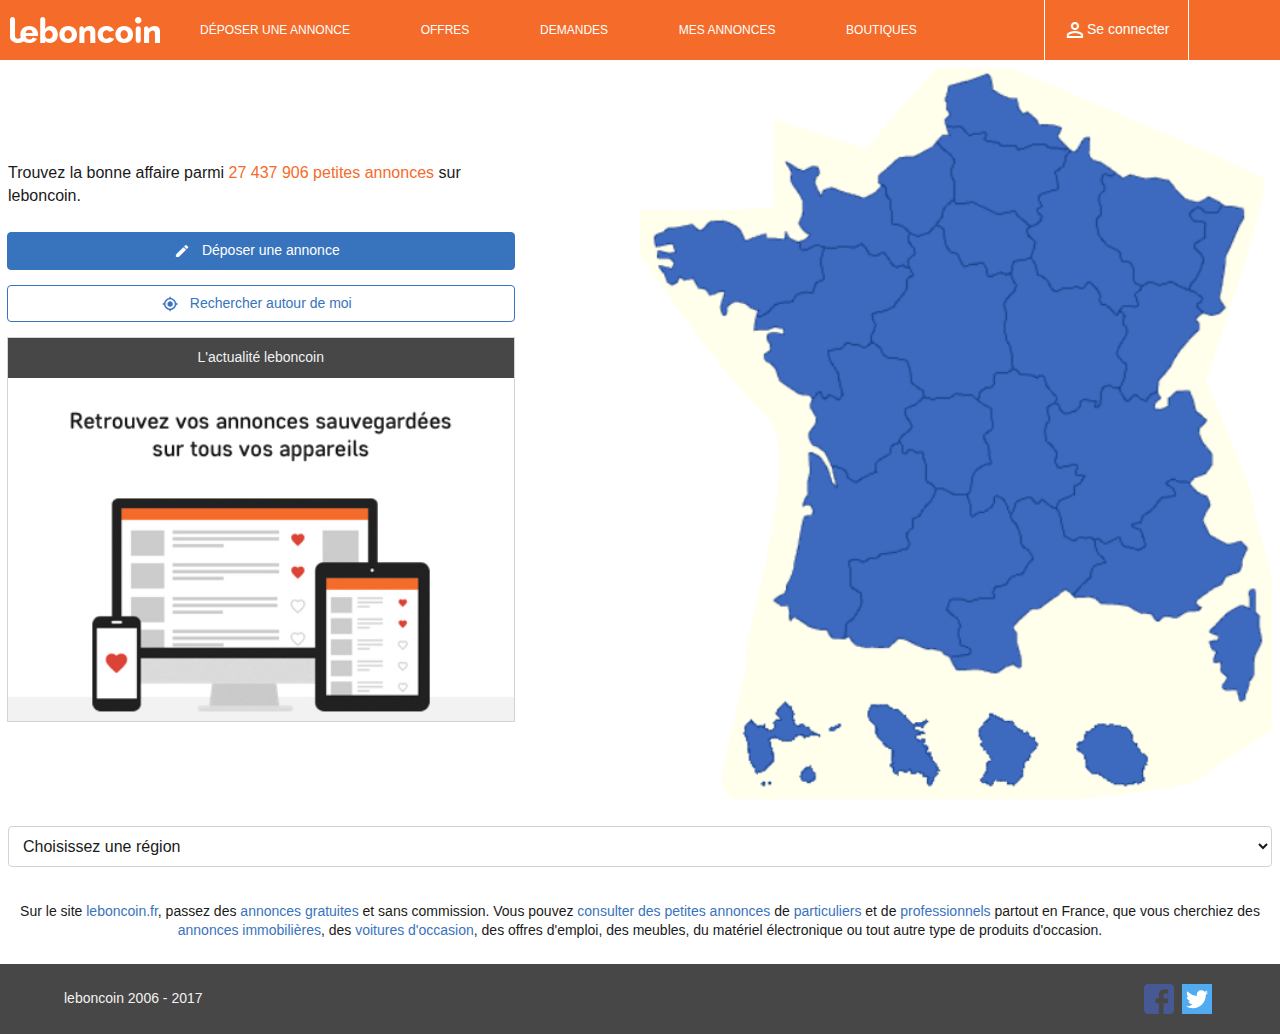
==== commit db0ad2d2: "header an section done for 972px index" ====
--- a/index.html
+++ b/index.html
@@ -51,6 +51,7 @@
             </div>
 
             <aside>
+              <i class="large material-icons">perm_identity</i>
               <a href="#">Se connecter</a>
             </aside>
 
--- a/css/main.css
+++ b/css/main.css
@@ -378,7 +378,58 @@
 
     @media (min-width: 972px) {
 
-      
+      .navleft ul, nav aside{
+        display: flex;
+      }
+
+      .mobile, nav ul li:nth-child(1){
+        display: none;
+      }
+
+      nav{
+        display: flex;
+        align-items: center;
+      }
+
+      .navleft{
+        width: 80%;
+        display: flex;
+        justify-content: flex-start;
+        padding: 10px;
+      }
+
+      nav ul{
+        list-style: none;
+        display: flex;
+        justify-content: space-between;
+        width: 70%;
+      }
+
+      nav li{
+        font-size: 12px;
+        color: white;
+        text-transform: uppercase;
+      }
+
+      nav li:hover{
+        text-decoration: underline;
+      }
+
+      nav aside{
+        color: white;
+        border-left: 1px white solid;
+        border-right: 1px white solid;
+        padding: 18px;
+        font-size: 14px;
+        display: flex;
+        align-items: center;
+      }
+
+      nav aside:hover{
+        background: white;
+        color: #f56b2a;
+        cursor: pointer;
+      }
     }
 
 
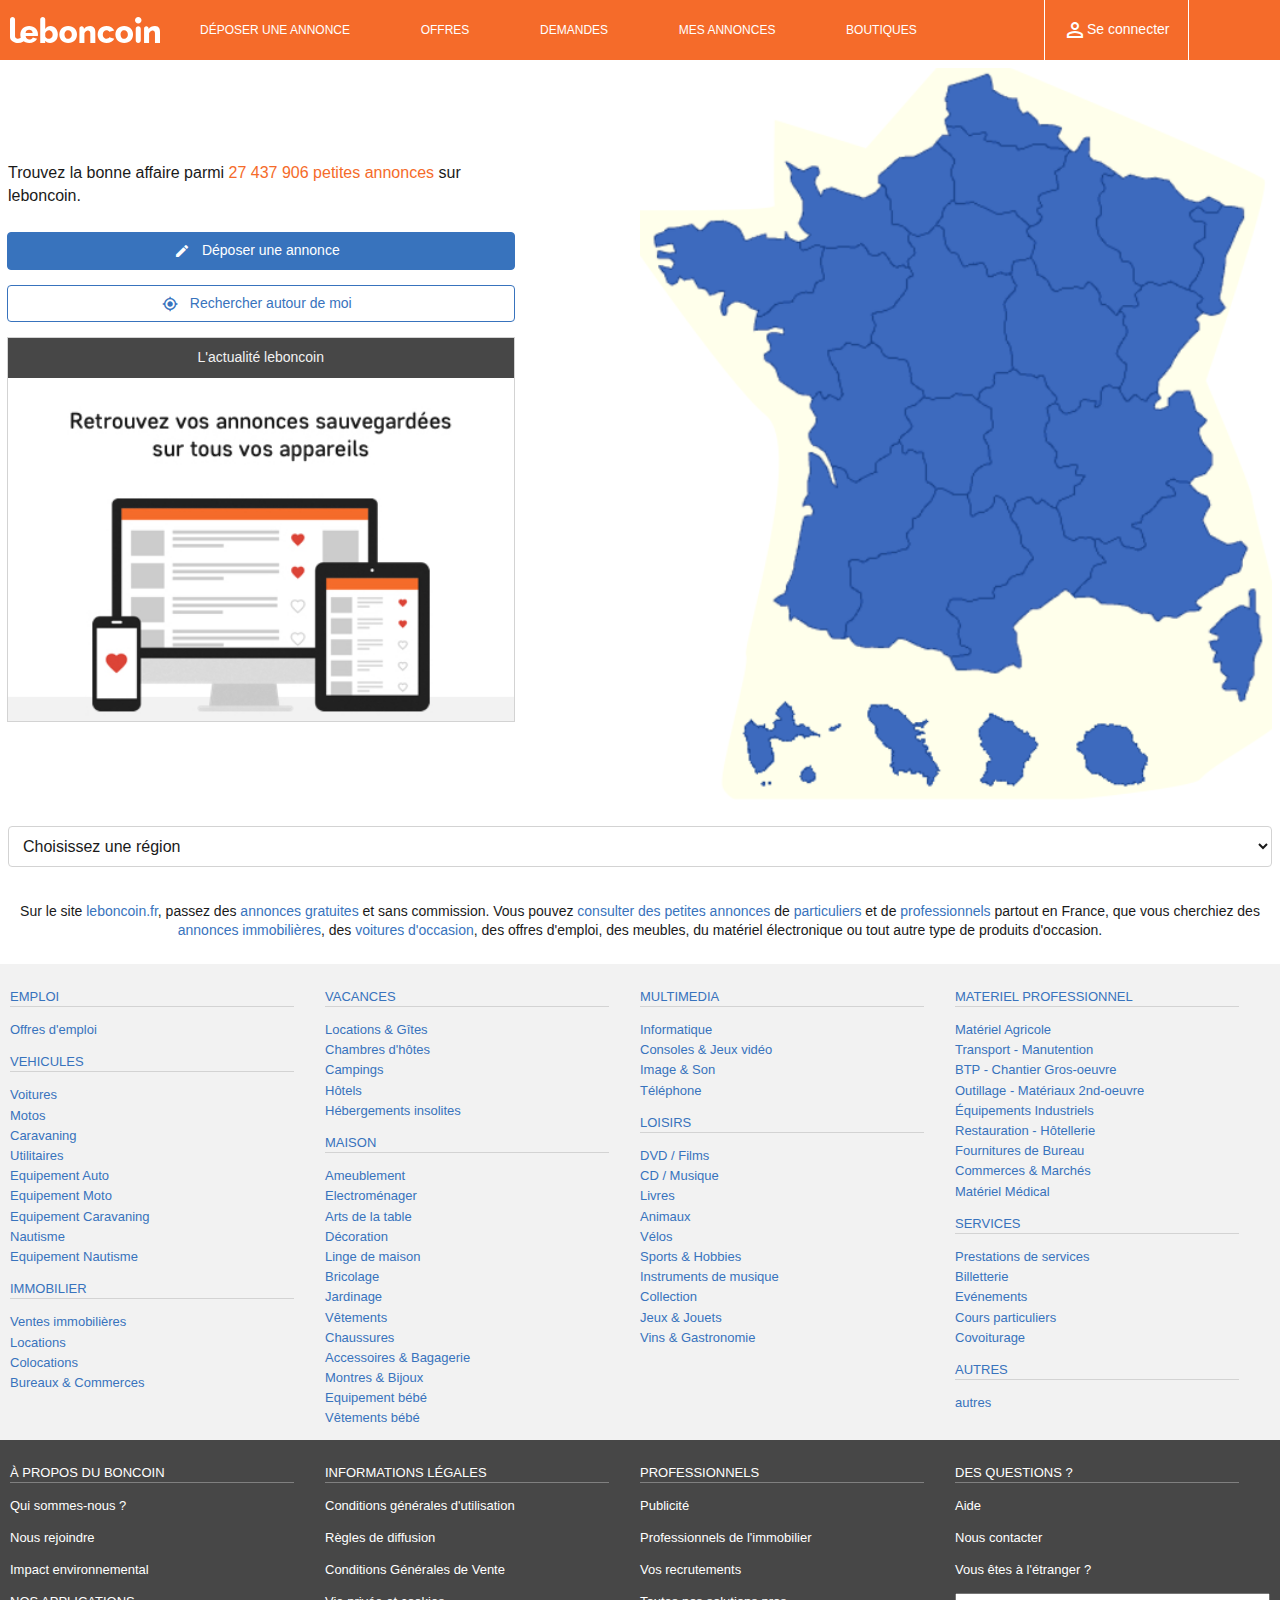
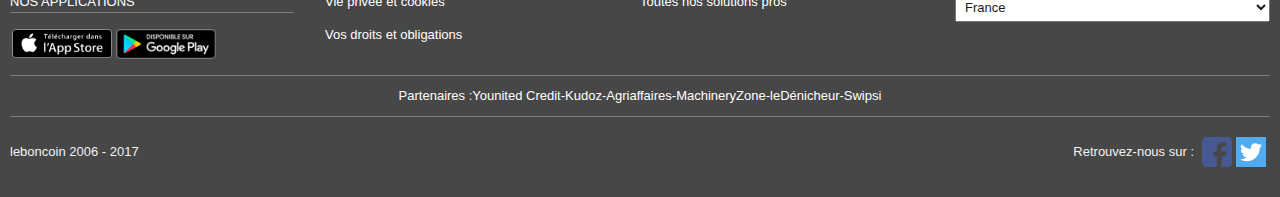
==== commit d27661e3: "all css for index page done for 972px" ====
--- a/index.html
+++ b/index.html
@@ -274,10 +274,9 @@
               <li>Qui sommes-nous ?</li>
               <li>Nous rejoindre</li>
               <li>Impact environnemental</li>
-              <li>Nos applications</li>
 
               <!-- list nos application -->
-              <li class="title">nos applications</li>
+              <li class="title"><h3>nos applications</h3></li>
               <li><img src="img/app.png" alt="apple image"><img src="img/google.png" alt="android img"></li>
             </ul>
 
--- a/css/main.css
+++ b/css/main.css
@@ -378,8 +378,14 @@
 
     @media (min-width: 972px) {
 
-      .navleft ul, nav aside{
-        display: flex;
+      .navleft ul, nav aside,
+      .end1, .end2,
+      .partenaires, .lastlast p{
+        display: flex;
+      }
+
+      .end2 ul{
+        display: block;
       }
 
       .mobile, nav ul li:nth-child(1){
@@ -430,7 +436,110 @@
         color: #f56b2a;
         cursor: pointer;
       }
-    }
+
+      footer ul{
+        list-style: none;
+        padding: 0;
+      }
+
+      footer{
+        font-size: 13px;
+      }
+
+      .end1, .end2{
+        padding: 10px;
+        margin: auto;
+      }
+
+      .end1{
+        background: #f2f2f2;
+        color: #3873bd;
+        justify-content: space-between;
+      }
+
+      .end1 ul li:hover, .end2 ul li:hover,
+      .partenaires a:hover{
+        text-decoration: underline;
+        cursor: pointer;
+      }
+
+      .title h3{
+        text-transform: uppercase;
+        font-weight: normal;
+        font-size: 13px;
+        margin: 14px 0;
+        width: 90%;
+      }
+
+      .end1 .title h3{
+        border-bottom: 1px lightgrey solid;
+      }
+
+      .end1 li{
+        margin: 2px auto;
+      }
+
+      .end1 ul, .end2 ul{
+        width: 25%;
+      }
+
+      .end2{
+        flex-wrap: wrap;
+      }
+
+      .end2 li{
+        margin: 14px auto;
+      }
+
+      .end2 li img{
+        width: 100px;
+        margin: 2px;
+      }
+
+      .end2 li select{
+        color: #1a1a1a;
+        width: 100%;
+        padding: 5px;
+      }
+
+      .end2 .title h3{
+        border-bottom: 1px grey solid;
+      }
+
+      .partenaires{
+        width: 100%;
+        padding: 11px;
+        display: flex;
+        justify-content: center;
+        border-top: 1px grey solid;
+        border-bottom: 1px grey solid;
+      }
+
+      .last {
+        font-size: 13px;
+        width: 100%;
+      }
+
+      .lastlast{
+        display: flex;
+        align-items: center;
+      }
+
+      .lastlast p{
+        margin-right: 8px;
+      }
+
+
+    }
+
+    /*#f56b2a*/
+    /*#3873bd*/
+    /*#666 bar bk*/
+    /*#f2f2f2 footer1 bk*/
+    /*#474747 footer2 bk*/
+    /*font open sans*/
+    /*#1a1a1a font color*/
+    /*#fafafa color text with bk color*/
 
 
 
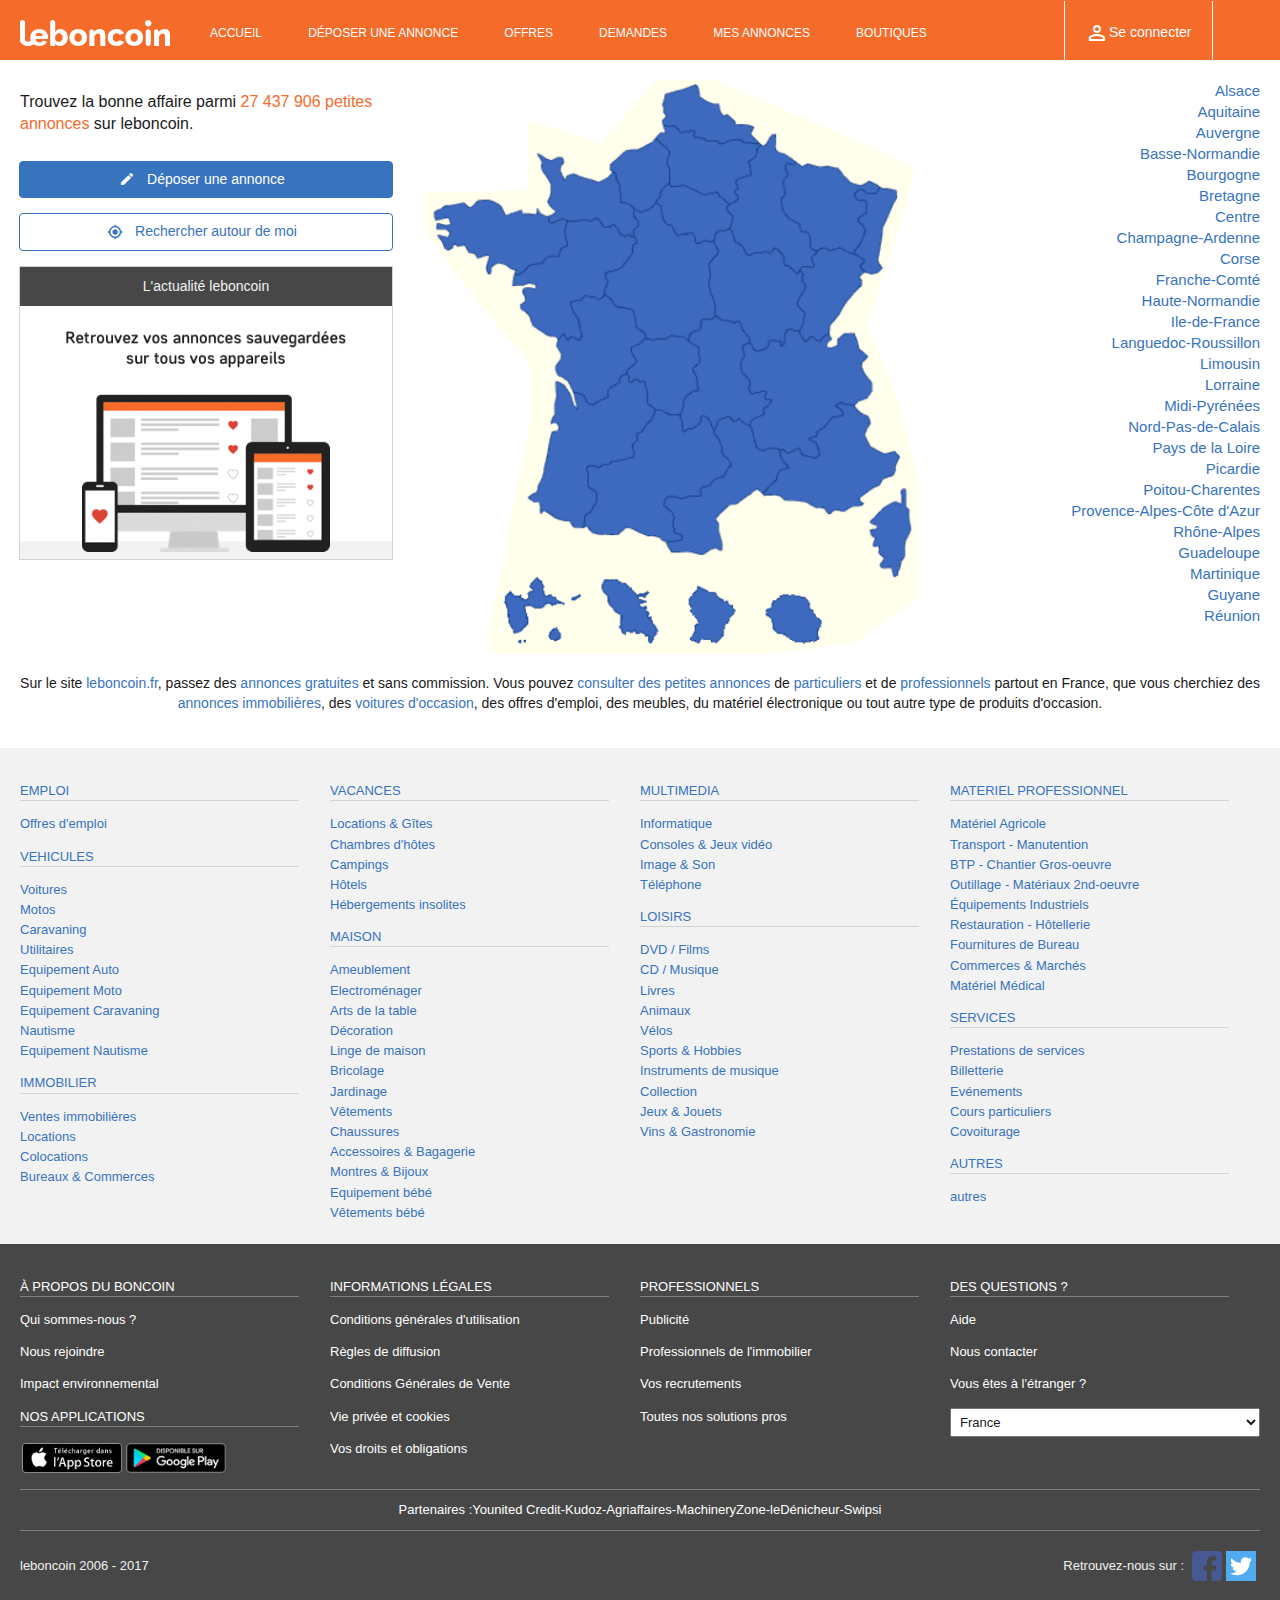
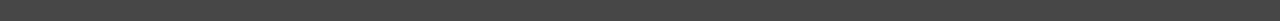
==== commit 9eddcb72: "page index done hmtl and css" ====
--- a/index.html
+++ b/index.html
@@ -37,7 +37,7 @@
               </div>
 
               <figure>
-                  <img src="img/logo.svg" alt="leboncoin image">
+                  <a href="index.html"><img src="img/logo.svg" alt="leboncoin image"></a>
               </figure>
 
               <ul>
--- a/css/main.css
+++ b/css/main.css
@@ -528,7 +528,48 @@
       .lastlast p{
         margin-right: 8px;
       }
-
+    }
+
+    @media (min-width: 1024px) {
+
+      .container ul{
+        display: block;
+        list-style: none;
+        width: 25%;
+        padding: 0;
+        text-align: right;
+        color: #3873bd;
+        font-size: 15px;
+      }
+
+      nav ul li:nth-child(1){
+        display: flex;
+      }
+
+      .container ul li:hover{
+        color: #f56b2a;
+      }
+
+      .regions{
+        display: none;
+      }
+
+      .mapfrance{
+        width: 40%;
+      }
+
+      .sectionleft{
+        width: 30%;
+      }
+
+      .container{
+        align-items: flex-start;
+        padding: 20px;
+      }
+
+      .end1, .end2, .navleft, nav aside{
+        padding: 20px;
+      }
 
     }
 
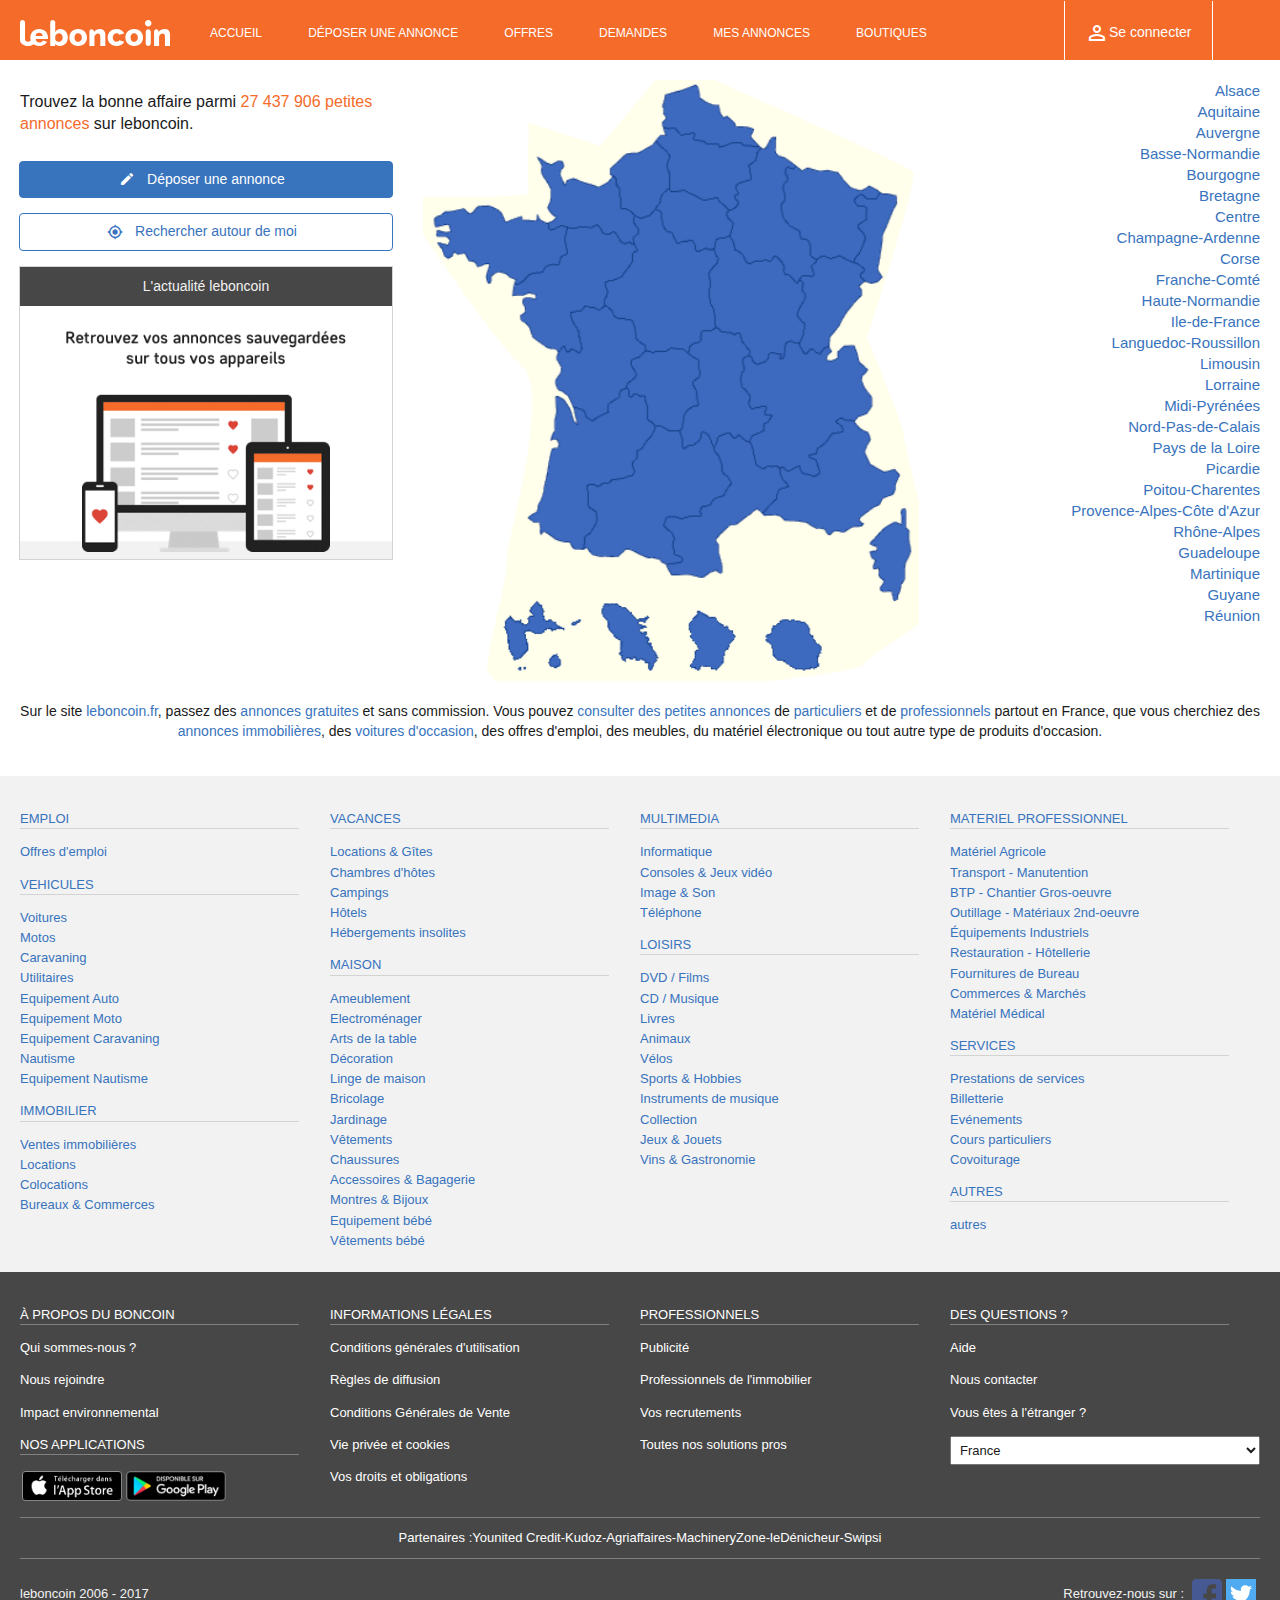
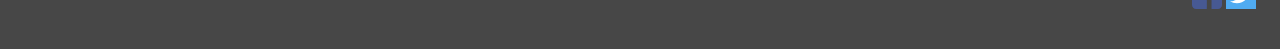
==== commit fea0485b: "add a clicable map" ====
--- a/index.html
+++ b/index.html
@@ -85,7 +85,15 @@
 
           <div class="mapfrance">
             <figure>
-              <img src="img/france.png" alt="france image">
+              <img src="img/france.png" width="520" height="607" border="0" usemap="#map" />
+              <map name="map">
+              <!-- #$-:Image map file created by GIMP Image Map plug-in -->
+              <!-- #$-:GIMP Image Map plug-in by Maurits Rijk -->
+              <!-- #$-:Please do not edit lines starting with "#$" -->
+              <!-- #$VERSION:2.3 -->
+              <!-- #$AUTHOR:Ramös -->
+              <area shape="poly" coords="287,8,252,16,255,46,309,64,349,62,347,60,341,54" href="offres.html" />
+              </map>
             </figure>
           </div>
 
--- a/css/main.css
+++ b/css/main.css
@@ -126,7 +126,8 @@
     .navleft ul, nav aside, .down,
     .pub, .container ul, .end1, .end2 ul,
     .partenaires, .lastlast p,
-    .link1 i, .link2 i{
+    .link1 i, .link2 i,
+    .photo figure:nth-child(5){
       display: none;
     }
 
@@ -194,7 +195,8 @@
       position: absolute;
     }*/
 
-    .container{
+    .container, .containerannonce,
+    .containeroffres{
       padding: 5%;
       margin-top: 60px;
     }
@@ -272,6 +274,262 @@
     .parag a:hover{
       text-decoration: underline;
     }
+
+    /*ANNONCE PAGE*/
+
+    .containerannonce h1{
+      font-size: 20px;
+      font-weight: normal;
+      color: grey;
+      border-bottom: 1px lightgrey solid;
+      margin-bottom: 30px;
+    }
+
+    .containerannonce h2{
+      font-size: 14px;
+      font-weight: normal;
+      background: #666;
+      color: white;
+      padding: 10px;
+      width: 100%;
+      margin-bottom: 10px;
+    }
+
+    .containerannonce{
+      font-size: 14px;
+    }
+
+    .containerannonce form, .section2sub{
+      padding: 10px;
+    }
+
+    .section1, .section2, .section3{
+      border: 1px lightgrey solid;
+      margin-bottom: 15px;
+      width: 100%;
+      display: flex;
+      flex-wrap: wrap;
+    }
+
+    .containerannonce form input,
+    .containerannonce form textarea,
+    .containerannonce form select{
+      margin: 5px auto 20px auto;
+      border-radius: 4px;
+    }
+
+    .containerannonce form select,
+    .containerannonce form textarea{
+      width: 100%;
+      border: 1px lightgrey solid;
+      border-radius: 4px;
+    }
+
+    .containerannonce form select{
+      background: white;
+      padding: 10px;
+      border-radius: 4px;
+    }
+
+    .containerannonce form textarea{
+      height: 150px;
+      border-radius: 4px;
+    }
+
+    .containerannonce form input[name="annonce"],
+    .containerannonce form input[name="prix"],
+    .section2 input, .section3 input{
+      width: 94%;
+      padding: 10px;
+      border-radius: 4px;
+      border: 1px lightgrey solid;
+    }
+
+    .photo{
+      display: flex;
+      flex-wrap: wrap;
+    }
+
+    .photo figure:nth-child(1),
+    .photo figure:nth-child(2),
+    .photo figure:nth-child(3),
+    .photo figure:nth-child(5){
+      width: 30%;
+      margin: 15px 10px 10px 0;
+    }
+
+    .section2 input[name="adressesub"]{
+      background: #f56b2a;
+      color: white;
+      border-radius: 4px;
+      width: 100%;
+      border: 0;
+    }
+
+    .section2sub{
+      width: 100%;
+    }
+
+    form p{
+      background: #accaef;
+      padding: 8px;
+      border-radius: 4px;
+      font-size: 13px;
+    }
+
+    .section2 figure{
+      padding: 10px;
+    }
+
+    .section3 input[name="check1"],
+    .section3 input[name="check2"]{
+      width: inherit;
+      margin: 5px auto;
+    }
+
+    #champs{
+      text-align: right;
+    }
+
+    .containerannonce input[name="valider"]{
+      background: #3873bd;
+      border: 0;
+      border-radius: 4px;
+      color: white;
+      width: 100%;
+      padding: 12px;
+      margin: 10px auto;
+    }
+
+    /*END ANNONCE PAGE*/
+
+    /*PAGE OFFRES*/
+
+    .offres1, .offres2part1 h2 span{
+      display: none;
+    }
+
+    #tt{
+      font-size: 19px;
+      color: grey;
+      margin-top: 50px;
+      margin-bottom: 0;
+      padding: 5%;
+    }
+
+    .containeroffres{
+      display: flex;
+      flex-wrap: wrap;
+      padding: 0;
+      margin-top: inherit;
+      flex-direction: column-reverse;
+    }
+
+    .une{
+      border: #f56b2a 2px solid;
+      margin-bottom: 20px;
+    }
+
+    .une h4{
+      background: #f56b2a;
+      color: white;
+      padding: 10px;
+      text-align: center;
+    }
+
+    .alaune figure{
+      width: 150px;
+      margin-right: 3px;
+    }
+
+    .alaune{
+      display: flex;
+      align-items: center;
+      border-bottom: lightgrey 1px solid;
+    }
+
+    .offres2, .une{
+      width: 93%;
+      margin: auto;
+    }
+
+    .prixvendre{
+      color: #f56b2a;
+      font-weight: bold;
+      margin: 5px auto;
+    }
+
+    .offres2part1title{
+      display: flex;
+      margin: 5px auto;
+    }
+
+    .offres2part1 h2{
+      font-weight: normal;
+      font-size: 18px;
+      border: 1px #ccc solid;
+      padding: 15px 8px;
+      background: #e6e6e6;
+    }
+
+    .offres2part1 h2:nth-child(1){
+      background: white;
+      border-bottom: none;
+    }
+
+    .offres2part1 select{
+      width: 100%;
+      padding: 12px;
+      border: #3873bd 1px solid;
+      border-radius: 4px;
+      color: #3873bd;
+      background: white;
+      margin: 10px auto;
+    }
+
+    .example{
+      border: #ccc 1px solid;
+      padding: 8px;
+    }
+
+    .example p{
+      font-size: 14px;
+    }
+
+    .example h3{
+      font-size: 16px;
+    }
+
+    .vendre figure{
+      width: 150px;
+      margin-right: 5px;
+    }
+
+    .vendre{
+      display: flex;
+    }
+
+    .quand{
+      display: flex;
+      flex-direction: row-reverse;
+      justify-content: space-between;
+      align-items: center;
+    }
+
+    .vendre article{
+      width: 100%;
+    }
+
+    .quand figure{
+      width: 30px;
+    }
+
+    .disc h3{
+      color: #3873bd;
+      margin: 0px auto 8px auto;
+    }
+
+    /*END OF PAGE OFFRES*/
 
     .end2{
       background: #474747;
@@ -374,7 +632,57 @@
       .parag{
         margin: 15px auto;
       }
-    }
+
+      /*annonce page*/
+
+      .containerannonce form input[name="annonce"],
+      .containerannonce form input[name="prix"],
+      .section2 input, .section3 input{
+        width: 97%;
+      }
+
+        .photo figure:nth-child(1),
+        .photo figure:nth-child(2),
+        .photo figure:nth-child(3){
+          width: 15%;
+        }
+
+    /*end annonce page*/
+
+    /*page offres*/
+
+    .containeroffres{
+      display: flex;
+      flex-direction: row;
+      justify-content: space-between;
+      align-items: baseline;
+    }
+
+    .une{
+      width: 25%;
+    }
+
+    .une h4{
+      font-size: 14px;
+    }
+
+    .offres2{
+      width: 70%;
+    }
+
+    .alaune{
+      flex-direction: column;
+      align-items: center;
+    }
+
+    .alaune figure{
+      margin: 10px;
+    }
+
+    /*end page offres*/
+
+    }
+
 
     @media (min-width: 972px) {
 
@@ -436,6 +744,151 @@
         color: #f56b2a;
         cursor: pointer;
       }
+
+      /*page annonce*/
+
+      .containerannonce form input[name="annonce"],
+      .containerannonce form textarea,
+      .section3 input,
+      .section1 form select{
+        width: 50%;
+      }
+
+      .containerannonce form input[name="prix"]{
+        width: 25%;
+      }
+
+      .photo figure:nth-child(1),
+      .photo figure:nth-child(2),
+      .photo figure:nth-child(3),
+      .photo figure:nth-child(5){
+        width: 20%;
+      }
+
+      .photo figure:nth-child(4){
+        display: none;
+      }
+
+      .photo figure:nth-child(5){
+        display: block;
+      }
+
+      .section2{
+        display: flex;
+        justify-content: space-between;
+        align-items: flex-end;
+      }
+
+      .section2 form input{
+        margin: 5px auto;
+      }
+
+      .fl{
+        display: flex;
+        justify-content: space-between;
+        flex-wrap: wrap;
+      }
+
+      .fl input[name="adressesub"]{
+        width: 33%;
+      }
+
+      .fl input[name="adresse"]{
+        width: 60%;
+        margin: 3px 0;
+      }
+
+      .section2 figure{
+        width: 40%;
+      }
+
+      .section2 form{
+        width: 55%;
+      }
+
+      .containerannonce input[name="valider"]{
+        width: 25%;
+      }
+
+      /*end page annonce*/
+
+      /*page offres*/
+
+      #tt{
+        display: none;
+      }
+
+      .offres1{
+        display: flex;
+        justify-content: space-between;
+        background: #e6e6e6;
+        width: 100%;
+        padding: 15px;
+        margin-top: 60px;
+        margin-bottom: 20px;
+        border-bottom: 1px lightgrey solid;
+      }
+
+      .part1 form, .part2 form{
+        display: flex;
+        flex-direction: column;
+      }
+
+      .part1{
+        width: 50%;
+      }
+
+      .part2, .part3{
+        width: 24%;
+      }
+
+      .part3 input{
+        width: 100%;
+      }
+
+      #check label{
+        font-size: 12px;
+      }
+
+      #check{
+        width: 60%;
+        height: 40px;
+      }
+
+      .part1 select{
+        width: 40%;
+      }
+
+      .test{
+        display: flex;
+        justify-content: space-between;
+      }
+
+      .offres1 input, .offres1 select{
+        background: white;
+        border-radius: 4px;
+        padding: 8px;
+        border: 1px #ccc solid;
+      }
+
+      .part3 input{
+        background: #3873bd;
+        color: white;
+        border: 0;
+        padding: 11px;
+        font-size: 14px;
+      }
+
+      .part1, .part2, .part3{
+        font-size: 14px;
+      }
+
+      .part1 input[name="recherche"],
+      .part2 select{
+        margin-bottom: 10px;
+      }
+
+      /*end page offres*/
 
       footer ul{
         list-style: none;
@@ -569,6 +1022,13 @@
 
       .end1, .end2, .navleft, nav aside{
         padding: 20px;
+      }
+    }
+
+    @media (min-width: 1080px) {
+
+      .section2{
+        align-items: flex-start;
       }
 
     }
